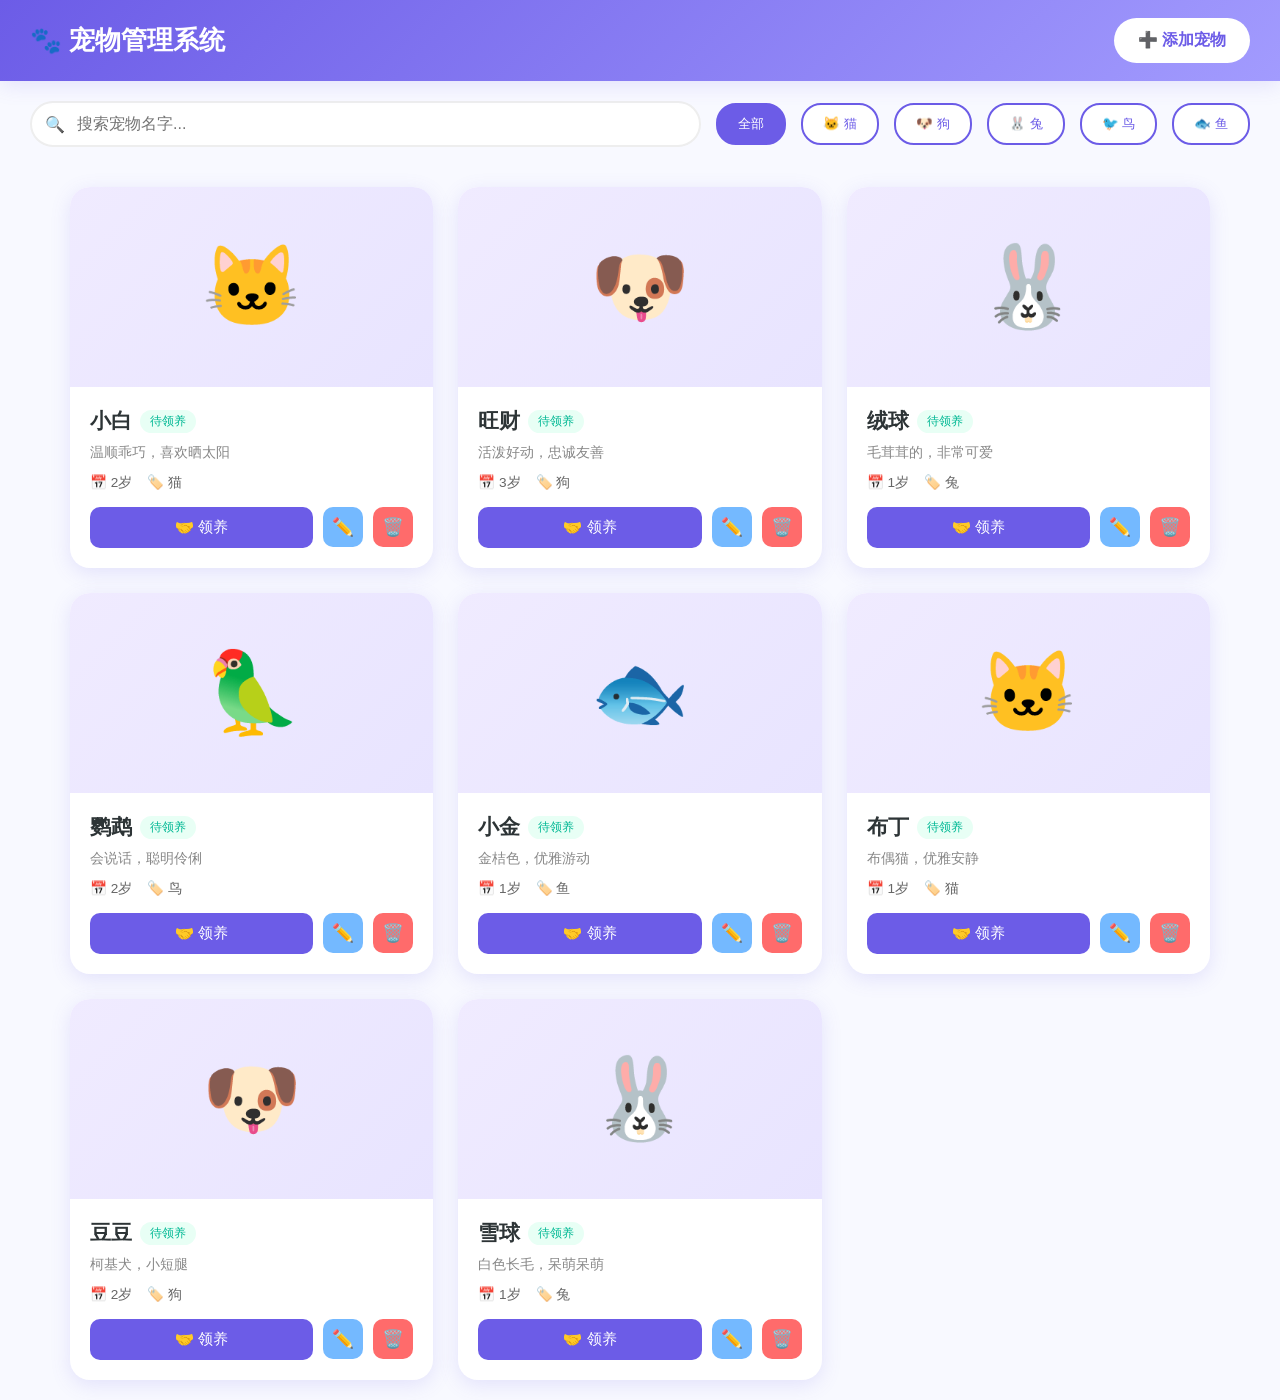
==== pet-shop/index.html @ cf4e488c "feat: 宠物管理系统 初始版本 - 猫/狗/兔/鸟/鱼等分类 - 添加/编辑/领养/归还/删除功能" ====
<!DOCTYPE html>
<html lang="zh-CN">
<head>
  <meta charset="UTF-8">
  <meta name="viewport" content="width=device-width, initial-scale=1.0">
  <title>宠物管理系统 - 萌宠家园</title>
  <style>
    * { margin: 0; padding: 0; box-sizing: border-box; }
    
    :root {
      --primary: #6C5CE7;
      --secondary: #A29BFE;
      --accent: #00CEC9;
      --bg: #F8F9FF;
      --card-bg: #FFFFFF;
      --text: #2D3436;
      --shadow: rgba(108, 92, 231, 0.15);
      --danger: #FF6B6B;
      --success: #00B894;
    }
    
    body {
      font-family: 'Segoe UI', 'Microsoft YaHei', sans-serif;
      background: var(--bg);
      color: var(--text);
      min-height: 100vh;
    }
    
    /* 头部 */
    .header {
      background: linear-gradient(135deg, var(--primary), var(--secondary));
      padding: 18px 30px;
      display: flex;
      justify-content: space-between;
      align-items: center;
      box-shadow: 0 4px 20px var(--shadow);
      position: sticky;
      top: 0;
      z-index: 100;
    }
    
    .logo {
      font-size: 1.6rem;
      font-weight: bold;
      color: white;
      display: flex;
      align-items: center;
      gap: 10px;
    }
    
    .add-pet-btn {
      background: white;
      color: var(--primary);
      border: none;
      padding: 12px 24px;
      border-radius: 25px;
      font-size: 1rem;
      font-weight: 600;
      cursor: pointer;
      display: flex;
      align-items: center;
      gap: 8px;
      transition: transform 0.2s, box-shadow 0.2s;
    }
    
    .add-pet-btn:hover {
      transform: scale(1.05);
      box-shadow: 0 4px 15px rgba(0,0,0,0.2);
    }
    
    /* 搜索工具栏 */
    .toolbar {
      padding: 20px 30px;
      display: flex;
      gap: 15px;
      flex-wrap: wrap;
      align-items: center;
    }
    
    .search-box {
      flex: 1;
      min-width: 250px;
      position: relative;
    }
    
    .search-box input {
      width: 100%;
      padding: 12px 20px 12px 45px;
      border: 2px solid #EEE;
      border-radius: 25px;
      font-size: 1rem;
      transition: border-color 0.3s;
    }
    
    .search-box input:focus {
      outline: none;
      border-color: var(--primary);
    }
    
    .search-box::before {
      content: "🔍";
      position: absolute;
      left: 15px;
      top: 50%;
      transform: translateY(-50%);
    }
    
    .filter-btn {
      background: white;
      border: 2px solid var(--primary);
      color: var(--primary);
      padding: 10px 20px;
      border-radius: 20px;
      cursor: pointer;
      font-weight: 500;
      transition: all 0.3s;
    }
    
    .filter-btn.active,
    .filter-btn:hover {
      background: var(--primary);
      color: white;
    }
    
    /* 宠物卡片网格 */
    .container {
      max-width: 1200px;
      margin: 0 auto;
      padding: 20px 30px;
    }
    
    .pets-grid {
      display: grid;
      grid-template-columns: repeat(auto-fill, minmax(280px, 1fr));
      gap: 25px;
    }
    
    .pet-card {
      background: var(--card-bg);
      border-radius: 20px;
      overflow: hidden;
      box-shadow: 0 5px 20px var(--shadow);
      transition: transform 0.3s, box-shadow 0.3s;
    }
    
    .pet-card:hover {
      transform: translateY(-8px);
      box-shadow: 0 12px 30px var(--shadow);
    }
    
    .pet-image {
      height: 200px;
      display: flex;
      align-items: center;
      justify-content: center;
      font-size: 5rem;
      background: linear-gradient(135deg, #F0EBFF, #E8E4FF);
    }
    
    .pet-card.adopted .pet-image {
      background: linear-gradient(135deg, #FFF5F5, #FFE8E8);
    }
    
    .pet-info {
      padding: 20px;
    }
    
    .pet-name {
      font-size: 1.3rem;
      font-weight: 600;
      margin-bottom: 8px;
      display: flex;
      align-items: center;
      gap: 8px;
    }
    
    .pet-status {
      font-size: 0.75rem;
      padding: 3px 10px;
      border-radius: 15px;
      font-weight: 500;
    }
    
    .status-available {
      background: #E8FFF5;
      color: var(--success);
    }
    
    .status-adopted {
      background: #FFE8E8;
      color: var(--danger);
    }
    
    .pet-desc {
      font-size: 0.9rem;
      color: #888;
      margin-bottom: 12px;
    }
    
    .pet-meta {
      display: flex;
      gap: 15px;
      margin-bottom: 15px;
      font-size: 0.85rem;
      color: #666;
    }
    
    .pet-meta span {
      display: flex;
      align-items: center;
      gap: 5px;
    }
    
    .pet-actions {
      display: flex;
      gap: 10px;
    }
    
    .adopt-btn {
      flex: 1;
      background: var(--primary);
      color: white;
      border: none;
      padding: 10px;
      border-radius: 10px;
      font-size: 0.95rem;
      font-weight: 500;
      cursor: pointer;
      transition: background 0.2s;
    }
    
    .adopt-btn:hover {
      background: #5B4BD5;
    }
    
    .adopt-btn:disabled {
      background: #CCC;
      cursor: not-allowed;
    }
    
    .return-btn {
      flex: 1;
      background: var(--accent);
      color: white;
      border: none;
      padding: 10px;
      border-radius: 10px;
      font-size: 0.95rem;
      font-weight: 500;
      cursor: pointer;
      transition: background 0.2s;
    }
    
    .return-btn:hover {
      background: #00B5AF;
    }
    
    .edit-btn {
      background: #74B9FF;
      color: white;
      border: none;
      width: 40px;
      height: 40px;
      border-radius: 10px;
      cursor: pointer;
      font-size: 1.1rem;
    }
    
    .delete-btn {
      background: var(--danger);
      color: white;
      border: none;
      width: 40px;
      height: 40px;
      border-radius: 10px;
      cursor: pointer;
      font-size: 1.1rem;
    }
    
    .empty-state {
      text-align: center;
      padding: 60px 20px;
      grid-column: 1 / -1;
    }
    
    .empty-icon {
      font-size: 5rem;
      margin-bottom: 15px;
    }
    
    .empty-text {
      font-size: 1.1rem;
      color: #AAA;
    }
    
    /* 模态框 */
    .modal-overlay {
      position: fixed;
      top: 0;
      left: 0;
      right: 0;
      bottom: 0;
      background: rgba(0,0,0,0.5);
      display: none;
      align-items: center;
      justify-content: center;
      z-index: 1000;
    }
    
    .modal-overlay.active {
      display: flex;
    }
    
    .modal {
      background: white;
      border-radius: 20px;
      width: 450px;
      max-width: 90%;
      overflow: hidden;
    }
    
    .modal-header {
      background: linear-gradient(135deg, var(--primary), var(--secondary));
      color: white;
      padding: 20px;
      display: flex;
      justify-content: space-between;
      align-items: center;
    }
    
    .modal-header h2 {
      display: flex;
      align-items: center;
      gap: 10px;
    }
    
    .modal-close {
      background: rgba(255,255,255,0.2);
      border: none;
      color: white;
      width: 36px;
      height: 36px;
      border-radius: 50%;
      font-size: 1.2rem;
      cursor: pointer;
    }
    
    .modal-body {
      padding: 25px;
    }
    
    .form-group {
      margin-bottom: 18px;
    }
    
    .form-group label {
      display: block;
      margin-bottom: 6px;
      font-weight: 500;
    }
    
    .form-group input,
    .form-group select,
    .form-group textarea {
      width: 100%;
      padding: 12px;
      border: 2px solid #EEE;
      border-radius: 10px;
      font-size: 1rem;
      font-family: inherit;
    }
    
    .form-group input:focus,
    .form-group select:focus,
    .form-group textarea:focus {
      outline: none;
      border-color: var(--primary);
    }
    
    .form-row {
      display: grid;
      grid-template-columns: 1fr 1fr;
      gap: 15px;
    }
    
    .form-actions {
      display: flex;
      gap: 10px;
      margin-top: 25px;
    }
    
    .cancel-btn {
      flex: 1;
      background: #EEE;
      color: var(--text);
      border: none;
      padding: 12px;
      border-radius: 10px;
      font-size: 1rem;
      cursor: pointer;
    }
    
    .save-btn {
      flex: 2;
      background: var(--primary);
      color: white;
      border: none;
      padding: 12px;
      border-radius: 10px;
      font-size: 1rem;
      font-weight: 600;
      cursor: pointer;
    }
    
    /* Toast */
    .toast {
      position: fixed;
      bottom: 30px;
      left: 50%;
      transform: translateX(-50%);
      background: rgba(0,0,0,0.8);
      color: white;
      padding: 12px 25px;
      border-radius: 25px;
      font-size: 0.95rem;
      z-index: 9999;
      animation: toastFade 2s ease forwards;
    }
    
    @keyframes toastFade {
      0% { opacity: 0; transform: translateX(-50%) translateY(20px); }
      15% { opacity: 1; transform: translateX(-50%) translateY(0); }
      85% { opacity: 1; }
      100% { opacity: 0; }
    }
    
    /* 动画 */
    @keyframes fadeIn {
      from { opacity: 0; transform: translateY(10px); }
      to { opacity: 1; transform: translateY(0); }
    }
    
    .pet-card {
      animation: fadeIn 0.4s ease forwards;
    }
    
    /* 响应式 */
    @media (max-width: 768px) {
      .header { padding: 12px 20px; }
      .logo { font-size: 1.3rem; }
      .toolbar { padding: 15px 20px; }
      .container { padding: 15px 20px; }
      .pets-grid { grid-template-columns: repeat(auto-fill, minmax(220px, 1fr)); gap: 15px; }
      .form-row { grid-template-columns: 1fr; }
    }
  </style>
</head>
<body>

  <!-- 头部 -->
  <header class="header">
    <div class="logo">🐾 宠物管理系统</div>
    <button class="add-pet-btn" onclick="openPetModal()">
      ➕ 添加宠物
    </button>
  </header>

  <!-- 搜索筛选 -->
  <div class="toolbar">
    <div class="search-box">
      <input type="text" id="searchInput" placeholder="搜索宠物名字...">
    </div>
    <button class="filter-btn active" data-category="全部">全部</button>
    <button class="filter-btn" data-category="猫">🐱 猫</button>
    <button class="filter-btn" data-category="狗">🐶 狗</button>
    <button class="filter-btn" data-category="兔">🐰 兔</button>
    <button class="filter-btn" data-category="鸟">🐦 鸟</button>
    <button class="filter-btn" data-category="鱼">🐟 鱼</button>
  </div>

  <!-- 宠物列表 -->
  <div class="container">
    <div class="pets-grid" id="petsGrid"></div>
  </div>

  <!-- 添加/编辑模态框 -->
  <div class="modal-overlay" id="petModal">
    <div class="modal">
      <div class="modal-header">
        <h2 id="modalTitle">➕ 添加宠物</h2>
        <button class="modal-close" onclick="closePetModal()">✕</button>
      </div>
      <div class="modal-body">
        <input type="hidden" id="petId">
        <div class="form-group">
          <label>名字</label>
          <input type="text" id="petName" placeholder="输入宠物名字">
        </div>
        <div class="form-row">
          <div class="form-group">
            <label>类型</label>
            <select id="petCategory">
              <option value="猫">🐱 猫</option>
              <option value="狗">🐶 狗</option>
              <option value="兔">🐰 兔</option>
              <option value="鸟">🐦 鸟</option>
              <option value="鱼">🐟 鱼</option>
            </select>
          </div>
          <div class="form-group">
            <label>年龄</label>
            <input type="text" id="petAge" placeholder="如：2岁">
          </div>
        </div>
        <div class="form-group">
          <label>emoji图标</label>
          <input type="text" id="petEmoji" placeholder="如：🐱">
        </div>
        <div class="form-group">
          <label>描述</label>
          <textarea id="petDesc" rows="3" placeholder="描述宠物特点..."></textarea>
        </div>
        <div class="form-actions">
          <button class="cancel-btn" onclick="closePetModal()">取消</button>
          <button class="save-btn" onclick="savePet()">保存</button>
        </div>
      </div>
    </div>
  </div>

  <script>
    // 宠物数据
    const PETS = [
      { id: 1, name: '小白', category: '猫', emoji: '🐱', age: '2岁', desc: '温顺乖巧，喜欢晒太阳', adopted: false },
      { id: 2, name: '旺财', category: '狗', emoji: '🐶', age: '3岁', desc: '活泼好动，忠诚友善', adopted: false },
      { id: 3, name: '绒球', category: '兔', emoji: '🐰', age: '1岁', desc: '毛茸茸的，非常可爱', adopted: false },
      { id: 4, name: '鹦鹉', category: '鸟', emoji: '🦜', age: '2岁', desc: '会说话，聪明伶俐', adopted: false },
      { id: 5, name: '小金', category: '鱼', emoji: '🐟', age: '1岁', desc: '金桔色，优雅游动', adopted: false },
      { id: 6, name: '布丁', category: '猫', emoji: '🐱', age: '1岁', desc: '布偶猫，优雅安静', adopted: false },
      { id: 7, name: '豆豆', category: '狗', emoji: '🐶', age: '2岁', desc: '柯基犬，小短腿', adopted: false },
      { id: 8, name: '雪球', category: '兔', emoji: '🐰', age: '1岁', desc: '白色长毛，呆萌呆萌', adopted: false }
    ];

    let pets = [];
    let filteredPets = [];
    let currentCategory = '全部';
    let editingPetId = null;

    // DOM
    const petsGrid = document.getElementById('petsGrid');
    const petModal = document.getElementById('petModal');
    const searchInput = document.getElementById('searchInput');

    // 初始化
    function init() {
      loadPets();
      renderPets();
      bindEvents();
    }

    // 事件绑定
    function bindEvents() {
      searchInput.addEventListener('input', handleSearch);
      document.querySelectorAll('.filter-btn').forEach(btn => {
        btn.addEventListener('click', () => handleFilter(btn.dataset.category));
      });
    }

    // 渲染宠物列表
    function renderPets() {
      if (filteredPets.length === 0) {
        petsGrid.innerHTML = `
          <div class="empty-state">
            <div class="empty-icon">🐾</div>
            <p class="empty-text">暂无宠物，去添加一只吧~</p>
          </div>
        `;
        return;
      }

      petsGrid.innerHTML = filteredPets.map((pet, i) => `
        <div class="pet-card ${pet.adopted ? 'adopted' : ''}" style="animation-delay: ${i * 0.05}s">
          <div class="pet-image">${pet.emoji}</div>
          <div class="pet-info">
            <div class="pet-name">
              ${pet.name}
              <span class="pet-status ${pet.adopted ? 'status-adopted' : 'status-available'}">
                ${pet.adopted ? '已领养' : '待领养'}
              </span>
            </div>
            <div class="pet-desc">${pet.desc}</div>
            <div class="pet-meta">
              <span>📅 ${pet.age}</span>
              <span>🏷️ ${pet.category}</span>
            </div>
            <div class="pet-actions">
              ${pet.adopted 
                ? `<button class="return-btn" onclick="returnPet(${pet.id})">🏠 归还</button>`
                : `<button class="adopt-btn" onclick="adoptPet(${pet.id})">🤝 领养</button>`
              }
              <button class="edit-btn" onclick="editPet(${pet.id})">✏️</button>
              <button class="delete-btn" onclick="deletePet(${pet.id})">🗑️</button>
            </div>
          </div>
        </div>
      `).join('');
    }

    // 搜索
    function handleSearch(e) {
      const keyword = e.target.value.toLowerCase();
      filterPets(keyword, currentCategory);
    }

    // 筛选分类
    function handleFilter(category) {
      document.querySelectorAll('.filter-btn').forEach(btn => {
        btn.classList.toggle('active', btn.dataset.category === category);
      });
      currentCategory = category;
      filterPets(searchInput.value.toLowerCase(), category);
    }

    function filterPets(keyword, category) {
      filteredPets = pets.filter(p => {
        const matchKeyword = p.name.toLowerCase().includes(keyword);
        const matchCategory = category === '全部' || p.category === category;
        return matchKeyword && matchCategory;
      });
      renderPets();
    }

    // 领养宠物
    function adoptPet(id) {
      const pet = pets.find(p => p.id === id);
      if (!pet) return;
      
      if (pet.adopted) {
        alert('这只宠物已经被领养了！');
        return false;
      }
      
      pet.adopted = true;
      savePets();
      renderPets();
      showToast(`🎉 ${pet.name} 被领养成功！`);
      return true;
    }

    // 归还宠物
    function returnPet(id) {
      const pet = pets.find(p => p.id === id);
      if (!pet) return;
      
      pet.adopted = false;
      savePets();
      renderPets();
      showToast(`🏠 ${pet.name} 已归还宠物店`);
    }

    // 删除宠物
    function deletePet(id) {
      if (!confirm('确定要删除这只宠物吗？')) return;
      
      pets = pets.filter(p => p.id !== id);
      savePets();
      filterPets(searchInput.value.toLowerCase(), currentCategory);
      showToast('🗑️ 宠物已删除');
    }

    // 打开模态框
    function openPetModal(pet = null) {
      editingPetId = pet ? pet.id : null;
      document.getElementById('modalTitle').textContent = pet ? '✏️ 编辑宠物' : '➕ 添加宠物';
      
      if (pet) {
        document.getElementById('petId').value = pet.id;
        document.getElementById('petName').value = pet.name;
        document.getElementById('petCategory').value = pet.category;
        document.getElementById('petAge').value = pet.age;
        document.getElementById('petEmoji').value = pet.emoji;
        document.getElementById('petDesc').value = pet.desc;
      } else {
        document.getElementById('petId').value = '';
        document.getElementById('petName').value = '';
        document.getElementById('petCategory').value = '猫';
        document.getElementById('petAge').value = '';
        document.getElementById('petEmoji').value = '🐱';
        document.getElementById('petDesc').value = '';
      }
      
      petModal.classList.add('active');
    }

    // 关闭模态框
    function closePetModal() {
      petModal.classList.remove('active');
      editingPetId = null;
    }

    // 编辑宠物
    function editPet(id) {
      const pet = pets.find(p => p.id === id);
      if (pet) openPetModal(pet);
    }

    // 保存宠物
    function savePet() {
      const name = document.getElementById('petName').value.trim();
      const category = document.getElementById('petCategory').value;
      const age = document.getElementById('petAge').value.trim();
      const emoji = document.getElementById('petEmoji').value.trim() || '🐾';
      const desc = document.getElementById('petDesc').value.trim();

      if (!name) {
        alert('请输入宠物名字');
        return;
      }
      if (!age) {
        alert('请输入宠物年龄');
        return;
      }

      if (editingPetId) {
        // 编辑
        const pet = pets.find(p => p.id === editingPetId);
        if (pet) {
          pet.name = name;
          pet.category = category;
          pet.age = age;
          pet.emoji = emoji;
          pet.desc = desc;
        }
        showToast('✏️ 宠物信息已更新');
      } else {
        // 新增
        const newId = Math.max(...pets.map(p => p.id), 0) + 1;
        pets.push({
          id: newId,
          name,
          category,
          emoji,
          age,
          desc,
          adopted: false
        });
        showToast('➕ 新宠物已添加');
      }

      savePets();
      filterPets(searchInput.value.toLowerCase(), currentCategory);
      closePetModal();
    }

    // Toast提示
    function showToast(message) {
      const existing = document.querySelector('.toast');
      if (existing) existing.remove();
      
      const toast = document.createElement('div');
      toast.className = 'toast';
      toast.textContent = message;
      document.body.appendChild(toast);
      setTimeout(() => toast.remove(), 2000);
    }

    // 本地存储
    function savePets() {
      try {
        localStorage.setItem('petShopData', JSON.stringify(pets));
      } catch (e) {
        console.warn('保存失败:', e);
      }
    }

    function loadPets() {
      try {
        const saved = localStorage.getItem('petShopData');
        if (saved) {
          pets = JSON.parse(saved);
        } else {
          pets = [...PETS];
        }
      } catch (e) {
        pets = [...PETS];
      }
      filteredPets = [...pets];
    }

    // 启动
    init();
  </script>
</body>
</html>
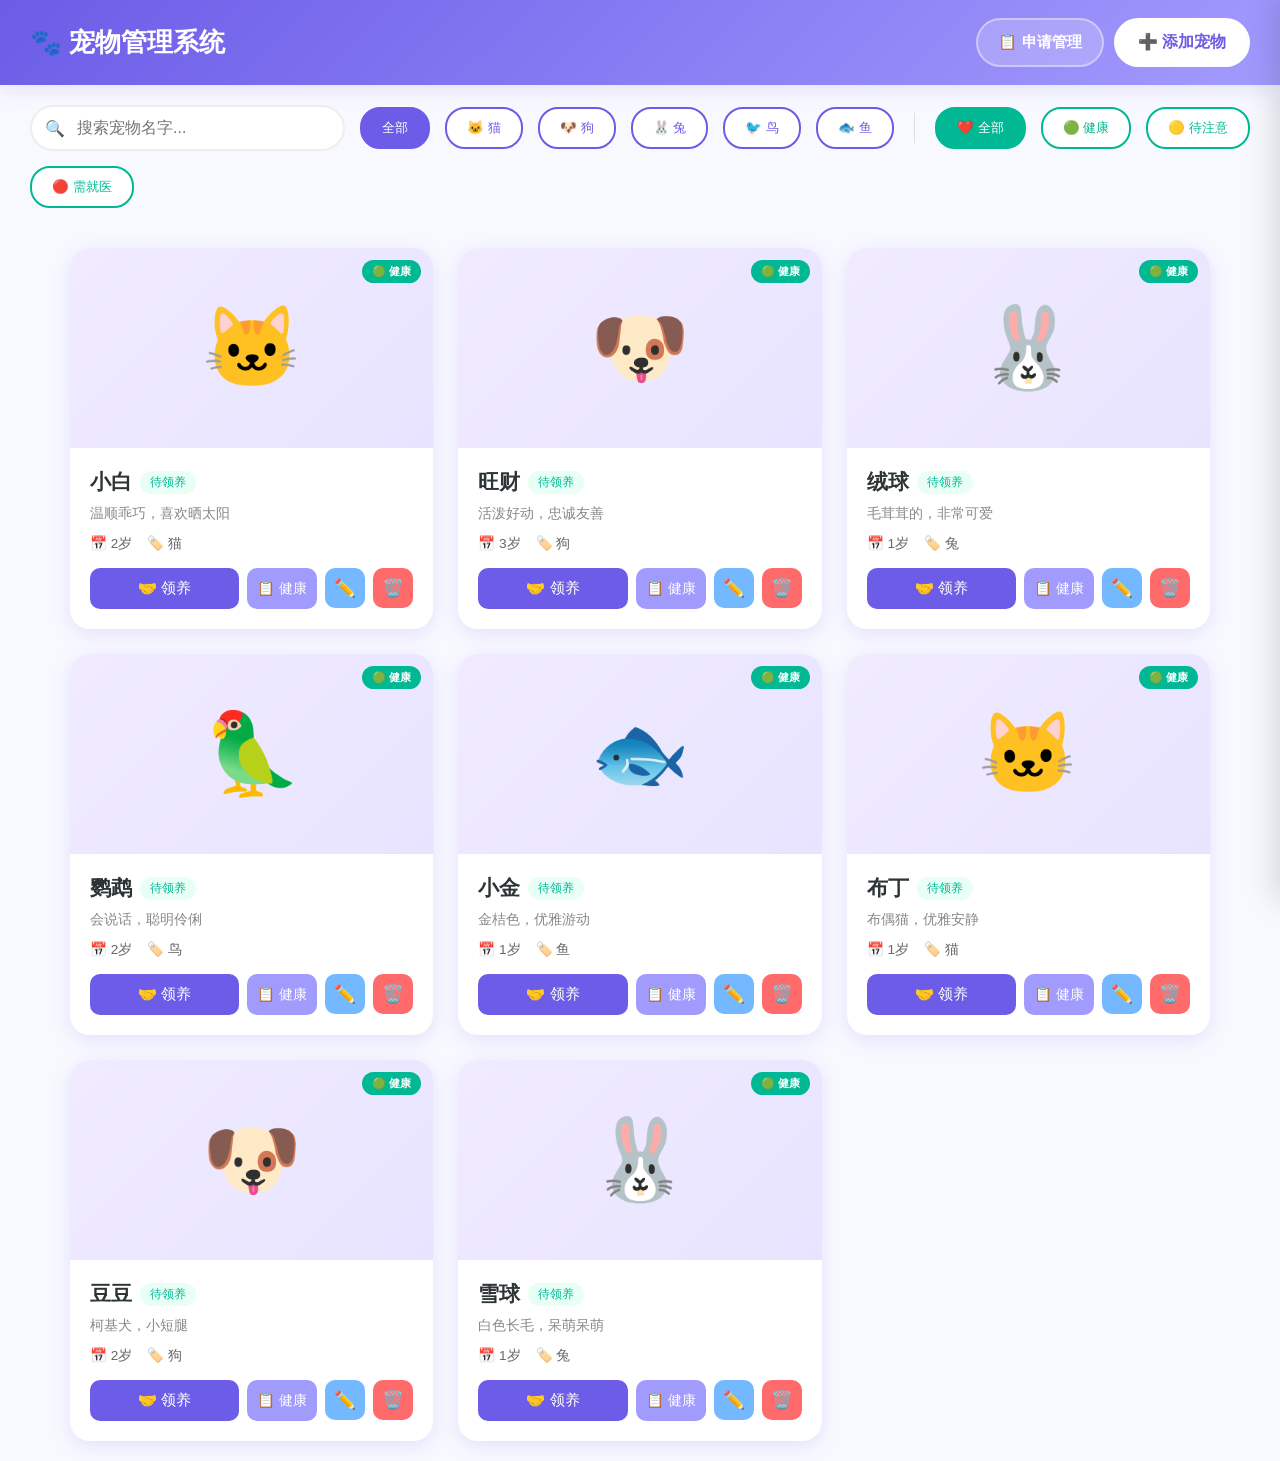
==== commit 399e5db9: "feat: 新增宠物健康档案和领养申请审核功能 - 宠物健康档案：健康状态徽章、健康记录时间线、疫苗/驱虫/体检/备注记录、健康状态筛选 - 领养申请流程：申请表模态框、申请管理侧边栏、审核批准/驳回" ====
--- a/pet-shop/index.html
+++ b/pet-shop/index.html
@@ -6,7 +6,7 @@
   <title>宠物管理系统 - 萌宠家园</title>
   <style>
     * { margin: 0; padding: 0; box-sizing: border-box; }
-    
+
     :root {
       --primary: #6C5CE7;
       --secondary: #A29BFE;
@@ -17,15 +17,19 @@
       --shadow: rgba(108, 92, 231, 0.15);
       --danger: #FF6B6B;
       --success: #00B894;
-    }
-    
+      --warning: #FDCB6E;
+      --health-good: #00B894;
+      --health-attention: #FDCB6E;
+      --health-poor: #FF6B6B;
+    }
+
     body {
       font-family: 'Segoe UI', 'Microsoft YaHei', sans-serif;
       background: var(--bg);
       color: var(--text);
       min-height: 100vh;
     }
-    
+
     /* 头部 */
     .header {
       background: linear-gradient(135deg, var(--primary), var(--secondary));
@@ -38,7 +42,13 @@
       top: 0;
       z-index: 100;
     }
-    
+
+    .header-left {
+      display: flex;
+      align-items: center;
+      gap: 16px;
+    }
+
     .logo {
       font-size: 1.6rem;
       font-weight: bold;
@@ -47,7 +57,12 @@
       align-items: center;
       gap: 10px;
     }
-    
+
+    .header-actions {
+      display: flex;
+      gap: 10px;
+    }
+
     .add-pet-btn {
       background: white;
       color: var(--primary);
@@ -62,12 +77,42 @@
       gap: 8px;
       transition: transform 0.2s, box-shadow 0.2s;
     }
-    
+
     .add-pet-btn:hover {
       transform: scale(1.05);
       box-shadow: 0 4px 15px rgba(0,0,0,0.2);
     }
-    
+
+    .app-manage-btn {
+      background: rgba(255,255,255,0.2);
+      color: white;
+      border: 2px solid rgba(255,255,255,0.4);
+      padding: 12px 20px;
+      border-radius: 25px;
+      font-size: 0.95rem;
+      font-weight: 600;
+      cursor: pointer;
+      display: flex;
+      align-items: center;
+      gap: 8px;
+      transition: all 0.2s;
+    }
+
+    .app-manage-btn:hover {
+      background: rgba(255,255,255,0.3);
+      border-color: white;
+    }
+
+    .app-badge {
+      background: var(--danger);
+      color: white;
+      font-size: 0.7rem;
+      padding: 2px 7px;
+      border-radius: 10px;
+      min-width: 18px;
+      text-align: center;
+    }
+
     /* 搜索工具栏 */
     .toolbar {
       padding: 20px 30px;
@@ -76,13 +121,13 @@
       flex-wrap: wrap;
       align-items: center;
     }
-    
+
     .search-box {
       flex: 1;
       min-width: 250px;
       position: relative;
     }
-    
+
     .search-box input {
       width: 100%;
       padding: 12px 20px 12px 45px;
@@ -91,12 +136,12 @@
       font-size: 1rem;
       transition: border-color 0.3s;
     }
-    
+
     .search-box input:focus {
       outline: none;
       border-color: var(--primary);
     }
-    
+
     .search-box::before {
       content: "🔍";
       position: absolute;
@@ -104,7 +149,7 @@
       top: 50%;
       transform: translateY(-50%);
     }
-    
+
     .filter-btn {
       background: white;
       border: 2px solid var(--primary);
@@ -114,40 +159,72 @@
       cursor: pointer;
       font-weight: 500;
       transition: all 0.3s;
-    }
-    
+      white-space: nowrap;
+    }
+
     .filter-btn.active,
     .filter-btn:hover {
       background: var(--primary);
       color: white;
     }
-    
+
+    .filter-btn-health {
+      border-color: var(--health-good);
+      color: var(--health-good);
+    }
+
+    .filter-btn-health.active,
+    .filter-btn-health:hover {
+      background: var(--health-good);
+      color: white;
+    }
+
+    .filter-btn-health.active-health-attention {
+      background: var(--health-attention);
+      border-color: var(--health-attention);
+      color: white;
+    }
+
+    .filter-btn-health.active-health-poor {
+      background: var(--health-poor);
+      border-color: var(--health-poor);
+      color: white;
+    }
+
+    .toolbar-divider {
+      width: 1px;
+      height: 30px;
+      background: #DDD;
+      margin: 0 5px;
+    }
+
     /* 宠物卡片网格 */
     .container {
       max-width: 1200px;
       margin: 0 auto;
       padding: 20px 30px;
     }
-    
+
     .pets-grid {
       display: grid;
       grid-template-columns: repeat(auto-fill, minmax(280px, 1fr));
       gap: 25px;
     }
-    
+
     .pet-card {
       background: var(--card-bg);
       border-radius: 20px;
       overflow: hidden;
       box-shadow: 0 5px 20px var(--shadow);
       transition: transform 0.3s, box-shadow 0.3s;
-    }
-    
+      position: relative;
+    }
+
     .pet-card:hover {
       transform: translateY(-8px);
       box-shadow: 0 12px 30px var(--shadow);
     }
-    
+
     .pet-image {
       height: 200px;
       display: flex;
@@ -155,16 +232,47 @@
       justify-content: center;
       font-size: 5rem;
       background: linear-gradient(135deg, #F0EBFF, #E8E4FF);
-    }
-    
+      position: relative;
+    }
+
     .pet-card.adopted .pet-image {
       background: linear-gradient(135deg, #FFF5F5, #FFE8E8);
     }
-    
+
+    .health-badge {
+      position: absolute;
+      top: 12px;
+      right: 12px;
+      padding: 4px 10px;
+      border-radius: 12px;
+      font-size: 0.7rem;
+      font-weight: 600;
+      color: white;
+      display: flex;
+      align-items: center;
+      gap: 4px;
+    }
+
+    .health-good-bg { background: var(--health-good); }
+    .health-attention-bg { background: var(--health-attention); color: #333; }
+    .health-poor-bg { background: var(--health-poor); }
+
+    .pending-badge {
+      position: absolute;
+      top: 12px;
+      left: 12px;
+      background: var(--warning);
+      color: #333;
+      padding: 4px 10px;
+      border-radius: 12px;
+      font-size: 0.7rem;
+      font-weight: 600;
+    }
+
     .pet-info {
       padding: 20px;
     }
-    
+
     .pet-name {
       font-size: 1.3rem;
       font-weight: 600;
@@ -173,30 +281,30 @@
       align-items: center;
       gap: 8px;
     }
-    
+
     .pet-status {
       font-size: 0.75rem;
       padding: 3px 10px;
       border-radius: 15px;
       font-weight: 500;
     }
-    
+
     .status-available {
       background: #E8FFF5;
       color: var(--success);
     }
-    
+
     .status-adopted {
       background: #FFE8E8;
       color: var(--danger);
     }
-    
+
     .pet-desc {
       font-size: 0.9rem;
       color: #888;
       margin-bottom: 12px;
     }
-    
+
     .pet-meta {
       display: flex;
       gap: 15px;
@@ -204,18 +312,19 @@
       font-size: 0.85rem;
       color: #666;
     }
-    
+
     .pet-meta span {
       display: flex;
       align-items: center;
       gap: 5px;
     }
-    
+
     .pet-actions {
       display: flex;
-      gap: 10px;
-    }
-    
+      gap: 8px;
+      flex-wrap: wrap;
+    }
+
     .adopt-btn {
       flex: 1;
       background: var(--primary);
@@ -227,17 +336,18 @@
       font-weight: 500;
       cursor: pointer;
       transition: background 0.2s;
-    }
-    
+      min-width: 60px;
+    }
+
     .adopt-btn:hover {
       background: #5B4BD5;
     }
-    
+
     .adopt-btn:disabled {
       background: #CCC;
       cursor: not-allowed;
     }
-    
+
     .return-btn {
       flex: 1;
       background: var(--accent);
@@ -249,12 +359,29 @@
       font-weight: 500;
       cursor: pointer;
       transition: background 0.2s;
-    }
-    
+      min-width: 60px;
+    }
+
     .return-btn:hover {
       background: #00B5AF;
     }
-    
+
+    .health-btn {
+      background: #A29BFE;
+      color: white;
+      border: none;
+      padding: 10px;
+      border-radius: 10px;
+      font-size: 0.9rem;
+      cursor: pointer;
+      transition: background 0.2s;
+      white-space: nowrap;
+    }
+
+    .health-btn:hover {
+      background: #8C84E8;
+    }
+
     .edit-btn {
       background: #74B9FF;
       color: white;
@@ -265,7 +392,7 @@
       cursor: pointer;
       font-size: 1.1rem;
     }
-    
+
     .delete-btn {
       background: var(--danger);
       color: white;
@@ -276,23 +403,23 @@
       cursor: pointer;
       font-size: 1.1rem;
     }
-    
+
     .empty-state {
       text-align: center;
       padding: 60px 20px;
       grid-column: 1 / -1;
     }
-    
+
     .empty-icon {
       font-size: 5rem;
       margin-bottom: 15px;
     }
-    
+
     .empty-text {
       font-size: 1.1rem;
       color: #AAA;
     }
-    
+
     /* 模态框 */
     .modal-overlay {
       position: fixed;
@@ -306,19 +433,22 @@
       justify-content: center;
       z-index: 1000;
     }
-    
+
     .modal-overlay.active {
       display: flex;
     }
-    
+
     .modal {
       background: white;
       border-radius: 20px;
-      width: 450px;
+      width: 520px;
       max-width: 90%;
+      max-height: 85vh;
       overflow: hidden;
-    }
-    
+      display: flex;
+      flex-direction: column;
+    }
+
     .modal-header {
       background: linear-gradient(135deg, var(--primary), var(--secondary));
       color: white;
@@ -326,14 +456,15 @@
       display: flex;
       justify-content: space-between;
       align-items: center;
-    }
-    
+      flex-shrink: 0;
+    }
+
     .modal-header h2 {
       display: flex;
       align-items: center;
       gap: 10px;
     }
-    
+
     .modal-close {
       background: rgba(255,255,255,0.2);
       border: none;
@@ -344,21 +475,23 @@
       font-size: 1.2rem;
       cursor: pointer;
     }
-    
+
     .modal-body {
       padding: 25px;
-    }
-    
+      overflow-y: auto;
+      flex: 1;
+    }
+
     .form-group {
       margin-bottom: 18px;
     }
-    
+
     .form-group label {
       display: block;
       margin-bottom: 6px;
       font-weight: 500;
     }
-    
+
     .form-group input,
     .form-group select,
     .form-group textarea {
@@ -369,26 +502,26 @@
       font-size: 1rem;
       font-family: inherit;
     }
-    
+
     .form-group input:focus,
     .form-group select:focus,
     .form-group textarea:focus {
       outline: none;
       border-color: var(--primary);
     }
-    
+
     .form-row {
       display: grid;
       grid-template-columns: 1fr 1fr;
       gap: 15px;
     }
-    
+
     .form-actions {
       display: flex;
       gap: 10px;
       margin-top: 25px;
     }
-    
+
     .cancel-btn {
       flex: 1;
       background: #EEE;
@@ -399,7 +532,7 @@
       font-size: 1rem;
       cursor: pointer;
     }
-    
+
     .save-btn {
       flex: 2;
       background: var(--primary);
@@ -411,7 +544,334 @@
       font-weight: 600;
       cursor: pointer;
     }
-    
+
+    .checkbox-group {
+      display: flex;
+      gap: 10px;
+      align-items: center;
+    }
+
+    .checkbox-group label {
+      display: flex;
+      align-items: center;
+      gap: 6px;
+      font-weight: normal;
+      cursor: pointer;
+    }
+
+    .checkbox-group input[type="checkbox"] {
+      width: 18px;
+      height: 18px;
+      cursor: pointer;
+    }
+
+    /* 健康档案模态框 */
+    .health-summary {
+      display: grid;
+      grid-template-columns: 1fr 1fr;
+      gap: 12px;
+      margin-bottom: 20px;
+    }
+
+    .health-summary-item {
+      background: var(--bg);
+      padding: 12px;
+      border-radius: 12px;
+      text-align: center;
+    }
+
+    .health-summary-item .label {
+      font-size: 0.8rem;
+      color: #888;
+      margin-bottom: 4px;
+    }
+
+    .health-summary-item .value {
+      font-weight: 600;
+      font-size: 0.95rem;
+    }
+
+    .health-status-selector {
+      margin-bottom: 20px;
+    }
+
+    .health-status-selector select {
+      width: 100%;
+      padding: 10px;
+      border: 2px solid #EEE;
+      border-radius: 10px;
+      font-size: 1rem;
+    }
+
+    .health-records-title {
+      font-weight: 600;
+      margin-bottom: 12px;
+      display: flex;
+      justify-content: space-between;
+      align-items: center;
+    }
+
+    .health-record-item {
+      display: flex;
+      justify-content: space-between;
+      align-items: flex-start;
+      padding: 12px;
+      border-left: 3px solid var(--primary);
+      margin-bottom: 10px;
+      background: var(--bg);
+      border-radius: 0 10px 10px 0;
+    }
+
+    .health-record-item.type-vaccine { border-left-color: var(--success); }
+    .health-record-item.type-deworm { border-left-color: var(--warning); }
+    .health-record-item.type-checkup { border-left-color: var(--primary); }
+    .health-record-item.type-note { border-left-color: var(--secondary); }
+
+    .health-record-info .record-type {
+      font-size: 0.8rem;
+      color: #888;
+      margin-bottom: 2px;
+    }
+
+    .health-record-info .record-date {
+      font-size: 0.8rem;
+      color: #AAA;
+    }
+
+    .health-record-info .record-notes {
+      font-size: 0.9rem;
+      margin-top: 4px;
+    }
+
+    .health-record-delete {
+      background: none;
+      border: none;
+      color: var(--danger);
+      cursor: pointer;
+      font-size: 1.1rem;
+      padding: 4px;
+    }
+
+    .add-record-form {
+      background: var(--bg);
+      padding: 16px;
+      border-radius: 12px;
+      margin-top: 15px;
+    }
+
+    .add-record-form .form-row {
+      margin-bottom: 12px;
+    }
+
+    /* 侧边栏 */
+    .side-overlay {
+      position: fixed;
+      top: 0;
+      left: 0;
+      right: 0;
+      bottom: 0;
+      background: rgba(0,0,0,0.5);
+      display: none;
+      z-index: 999;
+    }
+
+    .side-overlay.active {
+      display: block;
+    }
+
+    .side-panel {
+      position: fixed;
+      top: 0;
+      right: -480px;
+      width: 480px;
+      max-width: 90vw;
+      height: 100vh;
+      background: white;
+      box-shadow: -5px 0 30px rgba(0,0,0,0.15);
+      z-index: 1001;
+      transition: right 0.3s ease;
+      display: flex;
+      flex-direction: column;
+    }
+
+    .side-panel.open {
+      right: 0;
+    }
+
+    .side-header {
+      background: linear-gradient(135deg, var(--primary), var(--secondary));
+      color: white;
+      padding: 20px;
+      display: flex;
+      justify-content: space-between;
+      align-items: center;
+      flex-shrink: 0;
+    }
+
+    .side-header h2 {
+      display: flex;
+      align-items: center;
+      gap: 10px;
+      font-size: 1.2rem;
+    }
+
+    .side-close {
+      background: rgba(255,255,255,0.2);
+      border: none;
+      color: white;
+      width: 36px;
+      height: 36px;
+      border-radius: 50%;
+      font-size: 1.2rem;
+      cursor: pointer;
+    }
+
+    .side-body {
+      flex: 1;
+      overflow-y: auto;
+      padding: 20px;
+    }
+
+    .app-card {
+      background: var(--bg);
+      border-radius: 14px;
+      padding: 16px;
+      margin-bottom: 12px;
+      cursor: pointer;
+      transition: box-shadow 0.2s;
+    }
+
+    .app-card:hover {
+      box-shadow: 0 4px 15px rgba(0,0,0,0.08);
+    }
+
+    .app-card-header {
+      display: flex;
+      justify-content: space-between;
+      align-items: center;
+      margin-bottom: 8px;
+    }
+
+    .app-card-name {
+      font-weight: 600;
+      font-size: 1rem;
+    }
+
+    .app-status {
+      font-size: 0.75rem;
+      padding: 3px 10px;
+      border-radius: 12px;
+      font-weight: 500;
+    }
+
+    .app-status-pending {
+      background: #FFF3D6;
+      color: #E17000;
+    }
+
+    .app-status-approved {
+      background: #E8FFF5;
+      color: var(--success);
+    }
+
+    .app-status-rejected {
+      background: #FFE8E8;
+      color: var(--danger);
+    }
+
+    .app-card-sub {
+      font-size: 0.85rem;
+      color: #888;
+      margin-bottom: 4px;
+    }
+
+    .app-card-detail {
+      display: none;
+      margin-top: 12px;
+      padding-top: 12px;
+      border-top: 1px solid #EEE;
+    }
+
+    .app-card-detail.open {
+      display: block;
+    }
+
+    .app-detail-row {
+      display: flex;
+      margin-bottom: 8px;
+      font-size: 0.9rem;
+    }
+
+    .app-detail-label {
+      color: #888;
+      width: 100px;
+      flex-shrink: 0;
+    }
+
+    .app-detail-value {
+      color: var(--text);
+    }
+
+    .app-actions {
+      display: flex;
+      gap: 10px;
+      margin-top: 12px;
+    }
+
+    .app-approve-btn {
+      flex: 1;
+      background: var(--success);
+      color: white;
+      border: none;
+      padding: 10px;
+      border-radius: 10px;
+      font-size: 0.9rem;
+      font-weight: 600;
+      cursor: pointer;
+    }
+
+    .app-reject-btn {
+      flex: 1;
+      background: var(--danger);
+      color: white;
+      border: none;
+      padding: 10px;
+      border-radius: 10px;
+      font-size: 0.9rem;
+      font-weight: 600;
+      cursor: pointer;
+    }
+
+    .empty-apps {
+      text-align: center;
+      padding: 40px 20px;
+      color: #AAA;
+    }
+
+    .empty-apps-icon {
+      font-size: 3rem;
+      margin-bottom: 10px;
+    }
+
+    /* 状态筛选辅助类 */
+    .filter-btn-health[data-health="good"].active {
+      background: var(--health-good);
+      border-color: var(--health-good);
+      color: white;
+    }
+
+    .filter-btn-health[data-health="attention"].active {
+      background: var(--health-attention);
+      border-color: var(--health-attention);
+      color: white;
+    }
+
+    .filter-btn-health[data-health="poor"].active {
+      background: var(--health-poor);
+      border-color: var(--health-poor);
+      color: white;
+    }
+
     /* Toast */
     .toast {
       position: fixed;
@@ -426,24 +886,24 @@
       z-index: 9999;
       animation: toastFade 2s ease forwards;
     }
-    
+
     @keyframes toastFade {
       0% { opacity: 0; transform: translateX(-50%) translateY(20px); }
       15% { opacity: 1; transform: translateX(-50%) translateY(0); }
       85% { opacity: 1; }
       100% { opacity: 0; }
     }
-    
+
     /* 动画 */
     @keyframes fadeIn {
       from { opacity: 0; transform: translateY(10px); }
       to { opacity: 1; transform: translateY(0); }
     }
-    
+
     .pet-card {
       animation: fadeIn 0.4s ease forwards;
     }
-    
+
     /* 响应式 */
     @media (max-width: 768px) {
       .header { padding: 12px 20px; }
@@ -452,6 +912,11 @@
       .container { padding: 15px 20px; }
       .pets-grid { grid-template-columns: repeat(auto-fill, minmax(220px, 1fr)); gap: 15px; }
       .form-row { grid-template-columns: 1fr; }
+      .side-panel { width: 100vw; max-width: 100vw; right: -100vw; }
+      .header-actions { gap: 6px; }
+      .add-pet-btn { padding: 10px 16px; font-size: 0.9rem; }
+      .app-manage-btn { padding: 10px 14px; font-size: 0.85rem; }
+      .health-summary { grid-template-columns: 1fr; }
     }
   </style>
 </head>
@@ -459,10 +924,17 @@
 
   <!-- 头部 -->
   <header class="header">
-    <div class="logo">🐾 宠物管理系统</div>
-    <button class="add-pet-btn" onclick="openPetModal()">
-      ➕ 添加宠物
-    </button>
+    <div class="header-left">
+      <div class="logo">🐾 宠物管理系统</div>
+    </div>
+    <div class="header-actions">
+      <button class="app-manage-btn" onclick="openAppPanel()">
+        📋 申请管理 <span class="app-badge" id="appBadge" style="display:none">0</span>
+      </button>
+      <button class="add-pet-btn" onclick="openPetModal()">
+        ➕ 添加宠物
+      </button>
+    </div>
   </header>
 
   <!-- 搜索筛选 -->
@@ -476,6 +948,11 @@
     <button class="filter-btn" data-category="兔">🐰 兔</button>
     <button class="filter-btn" data-category="鸟">🐦 鸟</button>
     <button class="filter-btn" data-category="鱼">🐟 鱼</button>
+    <div class="toolbar-divider"></div>
+    <button class="filter-btn filter-btn-health active" data-health="全部">❤️ 全部</button>
+    <button class="filter-btn filter-btn-health" data-health="good">🟢 健康</button>
+    <button class="filter-btn filter-btn-health" data-health="attention">🟡 待注意</button>
+    <button class="filter-btn filter-btn-health" data-health="poor">🔴 需就医</button>
   </div>
 
   <!-- 宠物列表 -->
@@ -483,7 +960,7 @@
     <div class="pets-grid" id="petsGrid"></div>
   </div>
 
-  <!-- 添加/编辑模态框 -->
+  <!-- 添加/编辑宠物模态框 -->
   <div class="modal-overlay" id="petModal">
     <div class="modal">
       <div class="modal-header">
@@ -528,45 +1005,248 @@
     </div>
   </div>
 
+  <!-- 健康档案模态框 -->
+  <div class="modal-overlay" id="healthModal">
+    <div class="modal">
+      <div class="modal-header">
+        <h2>📋 健康档案</h2>
+        <button class="modal-close" onclick="closeHealthModal()">✕</button>
+      </div>
+      <div class="modal-body">
+        <div id="healthPetInfo" style="font-size:1.1rem;font-weight:600;margin-bottom:15px"></div>
+
+        <div class="health-status-selector">
+          <label style="font-weight:500;display:block;margin-bottom:6px">健康状态</label>
+          <select id="healthStatusSelect" onchange="updateHealthStatus()">
+            <option value="good">🟢 健康</option>
+            <option value="attention">🟡 待注意</option>
+            <option value="poor">🔴 需就医</option>
+          </select>
+        </div>
+
+        <div class="health-summary">
+          <div class="health-summary-item">
+            <div class="label">最近疫苗</div>
+            <div class="value" id="latestVaccine">-</div>
+          </div>
+          <div class="health-summary-item">
+            <div class="label">最近体检</div>
+            <div class="value" id="latestCheckup">-</div>
+          </div>
+        </div>
+
+        <div class="health-records-title">
+          <span>健康记录</span>
+        </div>
+        <div id="healthRecordsList"></div>
+
+        <div class="add-record-form">
+          <div style="font-weight:500;margin-bottom:12px">➕ 添加记录</div>
+          <div class="form-row">
+            <div class="form-group" style="margin-bottom:12px">
+              <label>记录类型</label>
+              <select id="recordType">
+                <option value="vaccine">💉 疫苗</option>
+                <option value="deworm">🪱 驱虫</option>
+                <option value="checkup">🏥 体检</option>
+                <option value="note">📝 备注</option>
+              </select>
+            </div>
+            <div class="form-group" style="margin-bottom:12px">
+              <label>日期</label>
+              <input type="date" id="recordDate">
+            </div>
+          </div>
+          <div class="form-group" style="margin-bottom:12px">
+            <label>备注</label>
+            <textarea id="recordNotes" rows="2" placeholder="输入备注信息..."></textarea>
+          </div>
+          <button class="save-btn" onclick="addHealthRecord()" style="padding:10px">添加记录</button>
+        </div>
+      </div>
+    </div>
+  </div>
+
+  <!-- 领养申请表模态框 -->
+  <div class="modal-overlay" id="appFormModal">
+    <div class="modal">
+      <div class="modal-header">
+        <h2>📝 领养申请表</h2>
+        <button class="modal-close" onclick="closeAppFormModal()">✕</button>
+      </div>
+      <div class="modal-body">
+        <div style="margin-bottom:15px;font-size:0.95rem;color:#666">
+          正在申请领养：<strong id="appFormPetName"></strong>
+        </div>
+        <div class="form-row">
+          <div class="form-group">
+            <label>姓名 *</label>
+            <input type="text" id="appName" placeholder="您的姓名">
+          </div>
+          <div class="form-group">
+            <label>电话 *</label>
+            <input type="text" id="appPhone" placeholder="手机号码">
+          </div>
+        </div>
+        <div class="form-group">
+          <label>微信号</label>
+          <input type="text" id="appWechat" placeholder="微信号">
+        </div>
+        <div class="form-row">
+          <div class="form-group">
+            <label>住房类型 *</label>
+            <select id="appHousing">
+              <option value="own">自有住房</option>
+              <option value="rent">租房</option>
+              <option value="other">其他</option>
+            </select>
+          </div>
+          <div class="form-group">
+            <label>阳台封窗</label>
+            <div class="checkbox-group">
+              <label><input type="checkbox" id="appBalcony"> 已封窗</label>
+            </div>
+          </div>
+        </div>
+        <div class="form-row">
+          <div class="form-group">
+            <label>养宠经验</label>
+            <div class="checkbox-group">
+              <label><input type="checkbox" id="appExperience"> 有养宠经验</label>
+            </div>
+          </div>
+          <div class="form-group">
+            <label>当前有其他宠物</label>
+            <div class="checkbox-group">
+              <label><input type="checkbox" id="appOtherPets"> 有</label>
+            </div>
+          </div>
+        </div>
+        <div class="form-group">
+          <label>领养理由 *</label>
+          <textarea id="appReason" rows="3" placeholder="请说明您想领养的理由..."></textarea>
+        </div>
+        <div class="form-actions">
+          <button class="cancel-btn" onclick="closeAppFormModal()">取消</button>
+          <button class="save-btn" onclick="submitApplication()">提交申请</button>
+        </div>
+      </div>
+    </div>
+  </div>
+
+  <!-- 申请管理侧边栏 -->
+  <div class="side-overlay" id="sideOverlay" onclick="closeAppPanel()"></div>
+  <div class="side-panel" id="sidePanel">
+    <div class="side-header">
+      <h2>📋 申请管理</h2>
+      <button class="side-close" onclick="closeAppPanel()">✕</button>
+    </div>
+    <div class="side-body" id="appListBody"></div>
+  </div>
+
   <script>
-    // 宠物数据
+    // ==================== 数据 ====================
     const PETS = [
-      { id: 1, name: '小白', category: '猫', emoji: '🐱', age: '2岁', desc: '温顺乖巧，喜欢晒太阳', adopted: false },
-      { id: 2, name: '旺财', category: '狗', emoji: '🐶', age: '3岁', desc: '活泼好动，忠诚友善', adopted: false },
-      { id: 3, name: '绒球', category: '兔', emoji: '🐰', age: '1岁', desc: '毛茸茸的，非常可爱', adopted: false },
-      { id: 4, name: '鹦鹉', category: '鸟', emoji: '🦜', age: '2岁', desc: '会说话，聪明伶俐', adopted: false },
-      { id: 5, name: '小金', category: '鱼', emoji: '🐟', age: '1岁', desc: '金桔色，优雅游动', adopted: false },
-      { id: 6, name: '布丁', category: '猫', emoji: '🐱', age: '1岁', desc: '布偶猫，优雅安静', adopted: false },
-      { id: 7, name: '豆豆', category: '狗', emoji: '🐶', age: '2岁', desc: '柯基犬，小短腿', adopted: false },
-      { id: 8, name: '雪球', category: '兔', emoji: '🐰', age: '1岁', desc: '白色长毛，呆萌呆萌', adopted: false }
+      { id: 1, name: '小白', category: '猫', emoji: '🐱', age: '2岁', desc: '温顺乖巧，喜欢晒太阳', adopted: false, healthStatus: 'good', healthRecords: [] },
+      { id: 2, name: '旺财', category: '狗', emoji: '🐶', age: '3岁', desc: '活泼好动，忠诚友善', adopted: false, healthStatus: 'good', healthRecords: [] },
+      { id: 3, name: '绒球', category: '兔', emoji: '🐰', age: '1岁', desc: '毛茸茸的，非常可爱', adopted: false, healthStatus: 'good', healthRecords: [] },
+      { id: 4, name: '鹦鹉', category: '鸟', emoji: '🦜', age: '2岁', desc: '会说话，聪明伶俐', adopted: false, healthStatus: 'good', healthRecords: [] },
+      { id: 5, name: '小金', category: '鱼', emoji: '🐟', age: '1岁', desc: '金桔色，优雅游动', adopted: false, healthStatus: 'good', healthRecords: [] },
+      { id: 6, name: '布丁', category: '猫', emoji: '🐱', age: '1岁', desc: '布偶猫，优雅安静', adopted: false, healthStatus: 'good', healthRecords: [] },
+      { id: 7, name: '豆豆', category: '狗', emoji: '🐶', age: '2岁', desc: '柯基犬，小短腿', adopted: false, healthStatus: 'good', healthRecords: [] },
+      { id: 8, name: '雪球', category: '兔', emoji: '🐰', age: '1岁', desc: '白色长毛，呆萌呆萌', adopted: false, healthStatus: 'good', healthRecords: [] }
     ];
 
     let pets = [];
     let filteredPets = [];
+    let applications = [];
     let currentCategory = '全部';
+    let currentHealthFilter = '全部';
     let editingPetId = null;
+    let healthPetId = null;
+    let appFormPetId = null;
 
     // DOM
     const petsGrid = document.getElementById('petsGrid');
     const petModal = document.getElementById('petModal');
     const searchInput = document.getElementById('searchInput');
 
-    // 初始化
+    // ==================== 初始化 ====================
     function init() {
-      loadPets();
+      loadData();
       renderPets();
       bindEvents();
-    }
-
-    // 事件绑定
+      updateAppBadge();
+    }
+
     function bindEvents() {
       searchInput.addEventListener('input', handleSearch);
-      document.querySelectorAll('.filter-btn').forEach(btn => {
+      document.querySelectorAll('.filter-btn[data-category]').forEach(btn => {
         btn.addEventListener('click', () => handleFilter(btn.dataset.category));
       });
-    }
-
-    // 渲染宠物列表
+      document.querySelectorAll('.filter-btn-health').forEach(btn => {
+        btn.addEventListener('click', () => handleHealthFilter(btn.dataset.health));
+      });
+    }
+
+    // ==================== 数据持久化 ====================
+    function saveData() {
+      try {
+        localStorage.setItem('petShopData', JSON.stringify(pets));
+        localStorage.setItem('petShopApplications', JSON.stringify(applications));
+      } catch (e) {
+        console.warn('保存失败:', e);
+      }
+    }
+
+    function savePets() {
+      try {
+        localStorage.setItem('petShopData', JSON.stringify(pets));
+      } catch (e) {
+        console.warn('保存失败:', e);
+      }
+    }
+
+    function loadData() {
+      try {
+        const saved = localStorage.getItem('petShopData');
+        if (saved) {
+          pets = JSON.parse(saved);
+          // 数据迁移：为旧数据补充健康字段
+          let migrated = false;
+          pets.forEach(p => {
+            if (!p.healthStatus) {
+              p.healthStatus = 'good';
+              migrated = true;
+            }
+            if (!p.healthRecords) {
+              p.healthRecords = [];
+              migrated = true;
+            }
+          });
+          if (migrated) savePets();
+        } else {
+          pets = JSON.parse(JSON.stringify(PETS));
+        }
+      } catch (e) {
+        pets = JSON.parse(JSON.stringify(PETS));
+      }
+
+      try {
+        const savedApps = localStorage.getItem('petShopApplications');
+        if (savedApps) {
+          applications = JSON.parse(savedApps);
+        } else {
+          applications = [];
+        }
+      } catch (e) {
+        applications = [];
+      }
+
+      filteredPets = [...pets];
+    }
+
+    // ==================== 渲染 ====================
     function renderPets() {
       if (filteredPets.length === 0) {
         petsGrid.innerHTML = `
@@ -578,101 +1258,404 @@
         return;
       }
 
-      petsGrid.innerHTML = filteredPets.map((pet, i) => `
-        <div class="pet-card ${pet.adopted ? 'adopted' : ''}" style="animation-delay: ${i * 0.05}s">
-          <div class="pet-image">${pet.emoji}</div>
-          <div class="pet-info">
-            <div class="pet-name">
-              ${pet.name}
-              <span class="pet-status ${pet.adopted ? 'status-adopted' : 'status-available'}">
-                ${pet.adopted ? '已领养' : '待领养'}
+      petsGrid.innerHTML = filteredPets.map((pet, i) => {
+        const healthLabel = { good: '🟢 健康', attention: '🟡 待注意', poor: '🔴 需就医' };
+        const healthClass = { good: 'health-good-bg', attention: 'health-attention-bg', poor: 'health-poor-bg' };
+        const hasPendingApp = applications.some(a => a.petId === pet.id && a.status === 'pending');
+
+        return `
+          <div class="pet-card ${pet.adopted ? 'adopted' : ''}" style="animation-delay: ${i * 0.05}s">
+            <div class="pet-image">
+              ${pet.emoji}
+              <span class="health-badge ${healthClass[pet.healthStatus] || 'health-good-bg'}">
+                ${healthLabel[pet.healthStatus] || '🟢 健康'}
               </span>
+              ${hasPendingApp ? '<span class="pending-badge">⏳ 审核中</span>' : ''}
             </div>
-            <div class="pet-desc">${pet.desc}</div>
-            <div class="pet-meta">
-              <span>📅 ${pet.age}</span>
-              <span>🏷️ ${pet.category}</span>
-            </div>
-            <div class="pet-actions">
-              ${pet.adopted 
-                ? `<button class="return-btn" onclick="returnPet(${pet.id})">🏠 归还</button>`
-                : `<button class="adopt-btn" onclick="adoptPet(${pet.id})">🤝 领养</button>`
-              }
-              <button class="edit-btn" onclick="editPet(${pet.id})">✏️</button>
-              <button class="delete-btn" onclick="deletePet(${pet.id})">🗑️</button>
+            <div class="pet-info">
+              <div class="pet-name">
+                ${pet.name}
+                <span class="pet-status ${pet.adopted ? 'status-adopted' : 'status-available'}">
+                  ${pet.adopted ? '已领养' : '待领养'}
+                </span>
+              </div>
+              <div class="pet-desc">${pet.desc}</div>
+              <div class="pet-meta">
+                <span>📅 ${pet.age}</span>
+                <span>🏷️ ${pet.category}</span>
+              </div>
+              <div class="pet-actions">
+                ${pet.adopted
+                  ? `<button class="return-btn" onclick="returnPet(${pet.id})">🏠 归还</button>`
+                  : (hasPendingApp
+                      ? `<button class="adopt-btn" disabled>⏳ 审核中</button>`
+                      : `<button class="adopt-btn" onclick="openAppForm(${pet.id})">🤝 领养</button>`)
+                }
+                <button class="health-btn" onclick="openHealthModal(${pet.id})">📋 健康</button>
+                <button class="edit-btn" onclick="editPet(${pet.id})">✏️</button>
+                <button class="delete-btn" onclick="deletePet(${pet.id})">🗑️</button>
+              </div>
             </div>
           </div>
-        </div>
-      `).join('');
-    }
-
-    // 搜索
+        `;
+      }).join('');
+    }
+
+    // ==================== 搜索与筛选 ====================
     function handleSearch(e) {
       const keyword = e.target.value.toLowerCase();
-      filterPets(keyword, currentCategory);
-    }
-
-    // 筛选分类
+      filterPets(keyword, currentCategory, currentHealthFilter);
+    }
+
     function handleFilter(category) {
-      document.querySelectorAll('.filter-btn').forEach(btn => {
+      document.querySelectorAll('.filter-btn[data-category]').forEach(btn => {
         btn.classList.toggle('active', btn.dataset.category === category);
       });
       currentCategory = category;
-      filterPets(searchInput.value.toLowerCase(), category);
-    }
-
-    function filterPets(keyword, category) {
+      filterPets(searchInput.value.toLowerCase(), category, currentHealthFilter);
+    }
+
+    function handleHealthFilter(health) {
+      document.querySelectorAll('.filter-btn-health').forEach(btn => {
+        btn.classList.toggle('active', btn.dataset.health === health);
+      });
+      currentHealthFilter = health;
+      filterPets(searchInput.value.toLowerCase(), currentCategory, health);
+    }
+
+    function filterPets(keyword, category, health) {
       filteredPets = pets.filter(p => {
         const matchKeyword = p.name.toLowerCase().includes(keyword);
         const matchCategory = category === '全部' || p.category === category;
-        return matchKeyword && matchCategory;
+        const matchHealth = health === '全部' || p.healthStatus === health;
+        return matchKeyword && matchCategory && matchHealth;
       });
       renderPets();
     }
 
-    // 领养宠物
+    // ==================== 领养申请 ====================
+    function openAppForm(petId) {
+      const pet = pets.find(p => p.id === petId);
+      if (!pet) return;
+      if (pet.adopted) { alert('这只宠物已经被领养了！'); return; }
+
+      appFormPetId = petId;
+      document.getElementById('appFormPetName').textContent = `${pet.emoji} ${pet.name}`;
+      document.getElementById('appName').value = '';
+      document.getElementById('appPhone').value = '';
+      document.getElementById('appWechat').value = '';
+      document.getElementById('appHousing').value = 'own';
+      document.getElementById('appBalcony').checked = false;
+      document.getElementById('appExperience').checked = false;
+      document.getElementById('appOtherPets').checked = false;
+      document.getElementById('appReason').value = '';
+
+      document.getElementById('appFormModal').classList.add('active');
+    }
+
+    function closeAppFormModal() {
+      document.getElementById('appFormModal').classList.remove('active');
+      appFormPetId = null;
+    }
+
+    function submitApplication() {
+      const name = document.getElementById('appName').value.trim();
+      const phone = document.getElementById('appPhone').value.trim();
+      const wechat = document.getElementById('appWechat').value.trim();
+      const housing = document.getElementById('appHousing').value;
+      const hasBalcony = document.getElementById('appBalcony').checked;
+      const hasExperience = document.getElementById('appExperience').checked;
+      const hasOtherPets = document.getElementById('appOtherPets').checked;
+      const reason = document.getElementById('appReason').value.trim();
+
+      if (!name) { alert('请输入姓名'); return; }
+      if (!phone) { alert('请输入电话'); return; }
+      if (!reason) { alert('请输入领养理由'); return; }
+
+      const newId = applications.length > 0 ? Math.max(...applications.map(a => a.id)) + 1 : 1;
+      applications.push({
+        id: newId,
+        petId: appFormPetId,
+        applicantName: name,
+        applicantPhone: phone,
+        applicantWechat: wechat,
+        housingType: housing,
+        hasBalconyScreen: hasBalcony,
+        hasPetExperience: hasExperience,
+        hasOtherPets: hasOtherPets,
+        reason: reason,
+        status: 'pending',
+        createdAt: new Date().toISOString(),
+        reviewedAt: null
+      });
+
+      saveData();
+      closeAppFormModal();
+      renderPets();
+      updateAppBadge();
+      showToast('📝 领养申请已提交，请等待审核');
+    }
+
+    // ==================== 领养/归还 ====================
     function adoptPet(id) {
+      // 旧版直接领养 — 保留但不再从UI调用，改为走申请流程
       const pet = pets.find(p => p.id === id);
       if (!pet) return;
-      
-      if (pet.adopted) {
-        alert('这只宠物已经被领养了！');
-        return false;
-      }
-      
       pet.adopted = true;
       savePets();
       renderPets();
-      showToast(`🎉 ${pet.name} 被领养成功！`);
-      return true;
-    }
-
-    // 归还宠物
+    }
+
     function returnPet(id) {
       const pet = pets.find(p => p.id === id);
       if (!pet) return;
-      
       pet.adopted = false;
       savePets();
       renderPets();
       showToast(`🏠 ${pet.name} 已归还宠物店`);
     }
 
-    // 删除宠物
+    // ==================== 申请管理侧边栏 ====================
+    function openAppPanel() {
+      renderAppList();
+      document.getElementById('sideOverlay').classList.add('active');
+      document.getElementById('sidePanel').classList.add('open');
+    }
+
+    function closeAppPanel() {
+      document.getElementById('sideOverlay').classList.remove('active');
+      document.getElementById('sidePanel').classList.remove('open');
+    }
+
+    function renderAppList() {
+      const body = document.getElementById('appListBody');
+      if (applications.length === 0) {
+        body.innerHTML = `
+          <div class="empty-apps">
+            <div class="empty-apps-icon">📋</div>
+            <p>暂无领养申请</p>
+          </div>
+        `;
+        return;
+      }
+
+      const sorted = [...applications].sort((a, b) => new Date(b.createdAt) - new Date(a.createdAt));
+
+      body.innerHTML = sorted.map(app => {
+        const pet = pets.find(p => p.id === app.petId);
+        const petName = pet ? `${pet.emoji} ${pet.name}` : '未知宠物';
+        const statusMap = { pending: '⏳ 待审核', approved: '✅ 已批准', rejected: '❌ 已驳回' };
+        const statusClass = { pending: 'app-status-pending', approved: 'app-status-approved', rejected: 'app-status-rejected' };
+        const housingMap = { own: '自有住房', rent: '租房', other: '其他' };
+
+        return `
+          <div class="app-card" onclick="toggleAppDetail(${app.id})">
+            <div class="app-card-header">
+              <span class="app-card-name">${app.applicantName}</span>
+              <span class="app-status ${statusClass[app.status]}">${statusMap[app.status]}</span>
+            </div>
+            <div class="app-card-sub">📞 ${app.applicantPhone}</div>
+            <div class="app-card-sub">🐾 申请领养：${petName}</div>
+            <div class="app-card-detail" id="appDetail_${app.id}">
+              <div class="app-detail-row">
+                <span class="app-detail-label">微信号</span>
+                <span class="app-detail-value">${app.applicantWechat || '-'}</span>
+              </div>
+              <div class="app-detail-row">
+                <span class="app-detail-label">住房类型</span>
+                <span class="app-detail-value">${housingMap[app.housingType] || app.housingType}</span>
+              </div>
+              <div class="app-detail-row">
+                <span class="app-detail-label">阳台封窗</span>
+                <span class="app-detail-value">${app.hasBalconyScreen ? '✅ 是' : '❌ 否'}</span>
+              </div>
+              <div class="app-detail-row">
+                <span class="app-detail-label">养宠经验</span>
+                <span class="app-detail-value">${app.hasPetExperience ? '✅ 有' : '❌ 无'}</span>
+              </div>
+              <div class="app-detail-row">
+                <span class="app-detail-label">其他宠物</span>
+                <span class="app-detail-value">${app.hasOtherPets ? '✅ 有' : '❌ 无'}</span>
+              </div>
+              <div class="app-detail-row">
+                <span class="app-detail-label">领养理由</span>
+                <span class="app-detail-value">${app.reason}</span>
+              </div>
+              <div class="app-detail-row">
+                <span class="app-detail-label">提交时间</span>
+                <span class="app-detail-value">${new Date(app.createdAt).toLocaleString('zh-CN')}</span>
+              </div>
+              ${app.status === 'pending' ? `
+                <div class="app-actions">
+                  <button class="app-approve-btn" onclick="event.stopPropagation(); approveApplication(${app.id})">✅ 批准</button>
+                  <button class="app-reject-btn" onclick="event.stopPropagation(); rejectApplication(${app.id})">❌ 驳回</button>
+                </div>
+              ` : (app.reviewedAt ? `
+                <div class="app-detail-row">
+                  <span class="app-detail-label">审核时间</span>
+                  <span class="app-detail-value">${new Date(app.reviewedAt).toLocaleString('zh-CN')}</span>
+                </div>
+              ` : '')}
+            </div>
+          </div>
+        `;
+      }).join('');
+    }
+
+    function toggleAppDetail(id) {
+      const el = document.getElementById('appDetail_' + id);
+      if (el) el.classList.toggle('open');
+    }
+
+    function approveApplication(id) {
+      const app = applications.find(a => a.id === id);
+      if (!app) return;
+
+      app.status = 'approved';
+      app.reviewedAt = new Date().toISOString();
+
+      const pet = pets.find(p => p.id === app.petId);
+      if (pet) {
+        pet.adopted = true;
+      }
+
+      saveData();
+      renderAppList();
+      renderPets();
+      updateAppBadge();
+      showToast(`✅ 已批准 ${app.applicantName} 的领养申请`);
+    }
+
+    function rejectApplication(id) {
+      const app = applications.find(a => a.id === id);
+      if (!app) return;
+
+      app.status = 'rejected';
+      app.reviewedAt = new Date().toISOString();
+
+      saveData();
+      renderAppList();
+      renderPets();
+      updateAppBadge();
+      showToast(`❌ 已驳回 ${app.applicantName} 的领养申请`);
+    }
+
+    function updateAppBadge() {
+      const badge = document.getElementById('appBadge');
+      const count = applications.filter(a => a.status === 'pending').length;
+      if (count > 0) {
+        badge.style.display = 'inline';
+        badge.textContent = count;
+      } else {
+        badge.style.display = 'none';
+      }
+    }
+
+    // ==================== 健康档案 ====================
+    function openHealthModal(petId) {
+      const pet = pets.find(p => p.id === petId);
+      if (!pet) return;
+
+      healthPetId = petId;
+      document.getElementById('healthPetInfo').textContent = `${pet.emoji} ${pet.name} 的健康档案`;
+      document.getElementById('healthStatusSelect').value = pet.healthStatus || 'good';
+      renderHealthRecords(pet);
+      document.getElementById('healthModal').classList.add('active');
+    }
+
+    function closeHealthModal() {
+      document.getElementById('healthModal').classList.remove('active');
+      healthPetId = null;
+    }
+
+    function updateHealthStatus() {
+      const pet = pets.find(p => p.id === healthPetId);
+      if (!pet) return;
+      pet.healthStatus = document.getElementById('healthStatusSelect').value;
+      savePets();
+      renderPets();
+      renderHealthRecords(pet);
+    }
+
+    function renderHealthRecords(pet) {
+      // 摘要
+      const vaccineRec = [...pet.healthRecords].filter(r => r.type === 'vaccine').sort((a, b) => b.date.localeCompare(a.date));
+      const checkupRec = [...pet.healthRecords].filter(r => r.type === 'checkup').sort((a, b) => b.date.localeCompare(a.date));
+      document.getElementById('latestVaccine').textContent = vaccineRec.length > 0 ? vaccineRec[0].date : '无记录';
+      document.getElementById('latestCheckup').textContent = checkupRec.length > 0 ? checkupRec[0].date : '无记录';
+
+      // 记录列表
+      const list = document.getElementById('healthRecordsList');
+      if (pet.healthRecords.length === 0) {
+        list.innerHTML = '<div style="text-align:center;padding:20px;color:#AAA">暂无健康记录</div>';
+        return;
+      }
+
+      const sorted = [...pet.healthRecords].sort((a, b) => new Date(b.createdAt) - new Date(a.createdAt));
+      const typeMap = { vaccine: '💉 疫苗', deworm: '🪱 驱虫', checkup: '🏥 体检', note: '📝 备注' };
+
+      list.innerHTML = sorted.map(r => `
+        <div class="health-record-item type-${r.type}">
+          <div class="health-record-info">
+            <div class="record-type">${typeMap[r.type] || r.type}</div>
+            <div class="record-date">📅 ${r.date}</div>
+            ${r.notes ? `<div class="record-notes">${r.notes}</div>` : ''}
+          </div>
+          <button class="health-record-delete" onclick="deleteHealthRecord(${r.id})">✕</button>
+        </div>
+      `).join('');
+    }
+
+    function addHealthRecord() {
+      const pet = pets.find(p => p.id === healthPetId);
+      if (!pet) return;
+
+      const type = document.getElementById('recordType').value;
+      const date = document.getElementById('recordDate').value;
+      const notes = document.getElementById('recordNotes').value.trim();
+
+      if (!date) { alert('请选择日期'); return; }
+
+      const newId = pet.healthRecords.length > 0 ? Math.max(...pet.healthRecords.map(r => r.id)) + 1 : 1;
+      pet.healthRecords.push({
+        id: newId,
+        type: type,
+        date: date,
+        notes: notes,
+        createdAt: new Date().toISOString()
+      });
+
+      savePets();
+      renderHealthRecords(pet);
+      renderPets();
+
+      document.getElementById('recordDate').value = '';
+      document.getElementById('recordNotes').value = '';
+      showToast('📋 健康记录已添加');
+    }
+
+    function deleteHealthRecord(recordId) {
+      if (!confirm('确定要删除这条健康记录吗？')) return;
+      const pet = pets.find(p => p.id === healthPetId);
+      if (!pet) return;
+      pet.healthRecords = pet.healthRecords.filter(r => r.id !== recordId);
+      savePets();
+      renderHealthRecords(pet);
+    }
+
+    // ==================== 宠物CRUD ====================
     function deletePet(id) {
       if (!confirm('确定要删除这只宠物吗？')) return;
-      
       pets = pets.filter(p => p.id !== id);
-      savePets();
-      filterPets(searchInput.value.toLowerCase(), currentCategory);
+      saveData();
+      filterPets(searchInput.value.toLowerCase(), currentCategory, currentHealthFilter);
       showToast('🗑️ 宠物已删除');
     }
 
-    // 打开模态框
     function openPetModal(pet = null) {
       editingPetId = pet ? pet.id : null;
       document.getElementById('modalTitle').textContent = pet ? '✏️ 编辑宠物' : '➕ 添加宠物';
-      
+
       if (pet) {
         document.getElementById('petId').value = pet.id;
         document.getElementById('petName').value = pet.name;
@@ -688,23 +1671,20 @@
         document.getElementById('petEmoji').value = '🐱';
         document.getElementById('petDesc').value = '';
       }
-      
+
       petModal.classList.add('active');
     }
 
-    // 关闭模态框
     function closePetModal() {
       petModal.classList.remove('active');
       editingPetId = null;
     }
 
-    // 编辑宠物
     function editPet(id) {
       const pet = pets.find(p => p.id === id);
       if (pet) openPetModal(pet);
     }
 
-    // 保存宠物
     function savePet() {
       const name = document.getElementById('petName').value.trim();
       const category = document.getElementById('petCategory').value;
@@ -712,17 +1692,10 @@
       const emoji = document.getElementById('petEmoji').value.trim() || '🐾';
       const desc = document.getElementById('petDesc').value.trim();
 
-      if (!name) {
-        alert('请输入宠物名字');
-        return;
-      }
-      if (!age) {
-        alert('请输入宠物年龄');
-        return;
-      }
+      if (!name) { alert('请输入宠物名字'); return; }
+      if (!age) { alert('请输入宠物年龄'); return; }
 
       if (editingPetId) {
-        // 编辑
         const pet = pets.find(p => p.id === editingPetId);
         if (pet) {
           pet.name = name;
@@ -733,8 +1706,7 @@
         }
         showToast('✏️ 宠物信息已更新');
       } else {
-        // 新增
-        const newId = Math.max(...pets.map(p => p.id), 0) + 1;
+        const newId = pets.length > 0 ? Math.max(...pets.map(p => p.id), 0) + 1 : 1;
         pets.push({
           id: newId,
           name,
@@ -742,21 +1714,23 @@
           emoji,
           age,
           desc,
-          adopted: false
+          adopted: false,
+          healthStatus: 'good',
+          healthRecords: []
         });
         showToast('➕ 新宠物已添加');
       }
 
-      savePets();
-      filterPets(searchInput.value.toLowerCase(), currentCategory);
+      saveData();
+      filterPets(searchInput.value.toLowerCase(), currentCategory, currentHealthFilter);
       closePetModal();
     }
 
-    // Toast提示
+    // ==================== Toast ====================
     function showToast(message) {
       const existing = document.querySelector('.toast');
       if (existing) existing.remove();
-      
+
       const toast = document.createElement('div');
       toast.className = 'toast';
       toast.textContent = message;
@@ -764,30 +1738,7 @@
       setTimeout(() => toast.remove(), 2000);
     }
 
-    // 本地存储
-    function savePets() {
-      try {
-        localStorage.setItem('petShopData', JSON.stringify(pets));
-      } catch (e) {
-        console.warn('保存失败:', e);
-      }
-    }
-
-    function loadPets() {
-      try {
-        const saved = localStorage.getItem('petShopData');
-        if (saved) {
-          pets = JSON.parse(saved);
-        } else {
-          pets = [...PETS];
-        }
-      } catch (e) {
-        pets = [...PETS];
-      }
-      filteredPets = [...pets];
-    }
-
-    // 启动
+    // ==================== 启动 ====================
     init();
   </script>
 </body>
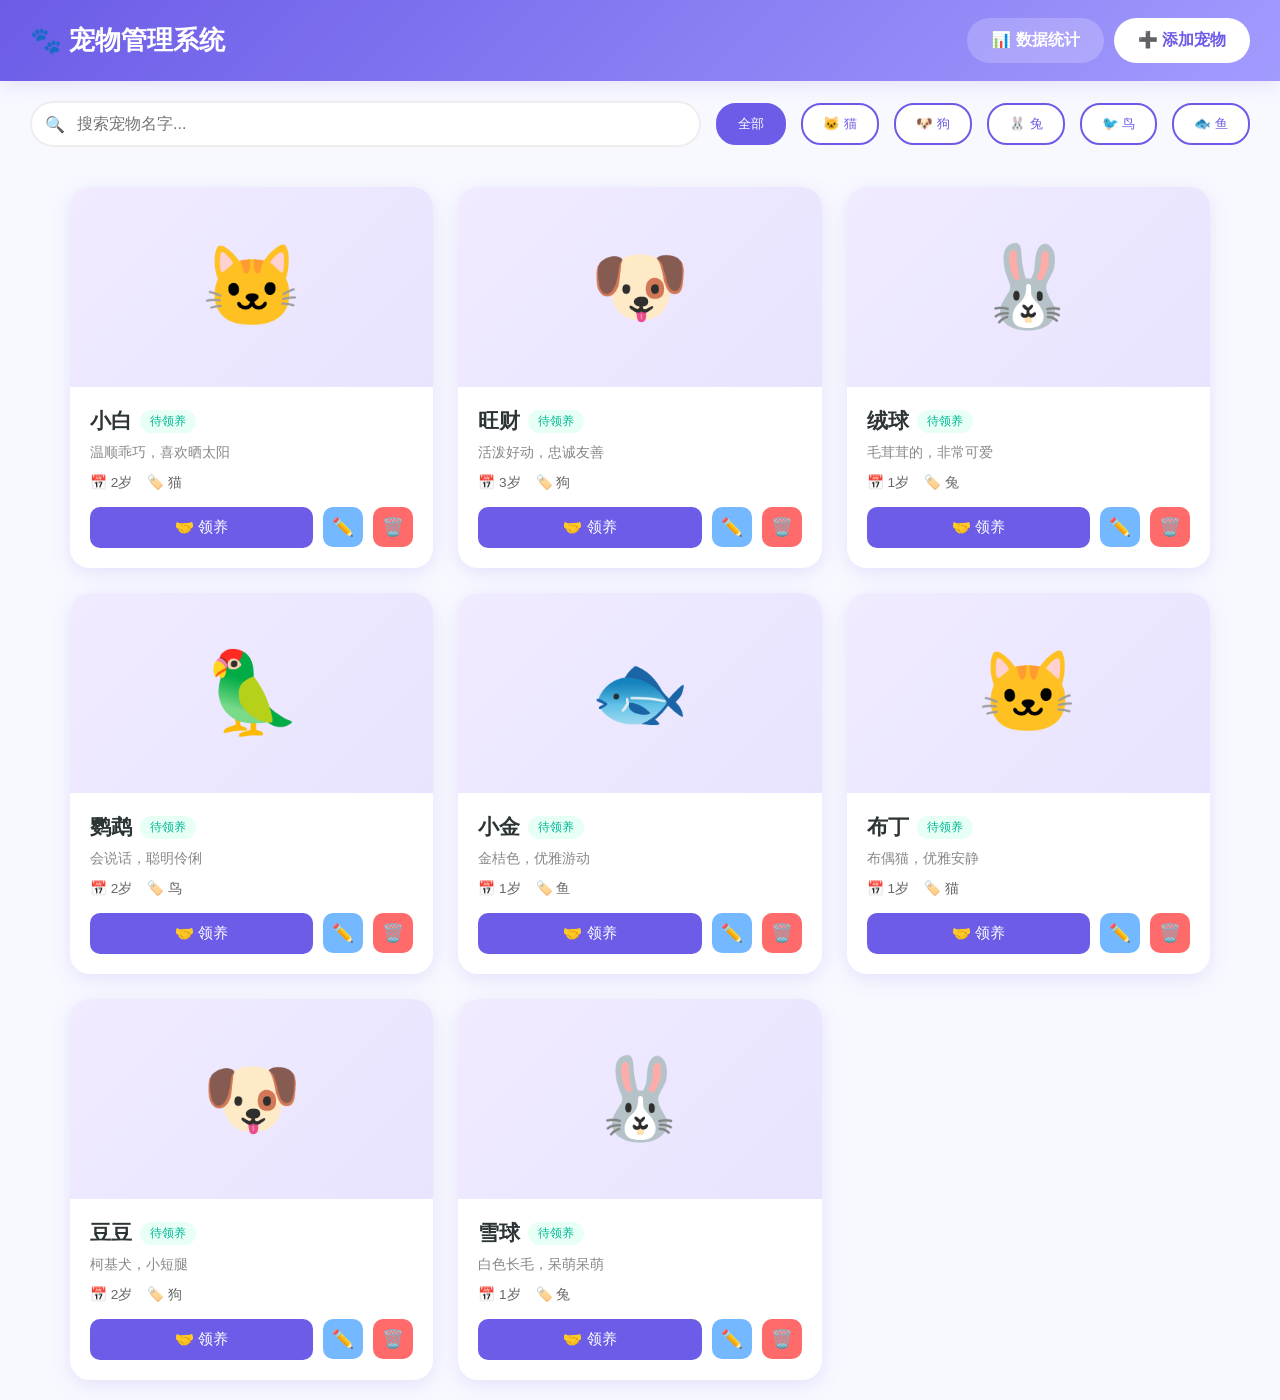
==== commit 63843811: "feat: add statistics dashboard with activity tracking Added a comprehensive statistics dashboard to " ====
--- a/pet-shop/index.html
+++ b/pet-shop/index.html
@@ -6,7 +6,7 @@
   <title>宠物管理系统 - 萌宠家园</title>
   <style>
     * { margin: 0; padding: 0; box-sizing: border-box; }
-
+    
     :root {
       --primary: #6C5CE7;
       --secondary: #A29BFE;
@@ -17,19 +17,15 @@
       --shadow: rgba(108, 92, 231, 0.15);
       --danger: #FF6B6B;
       --success: #00B894;
-      --warning: #FDCB6E;
-      --health-good: #00B894;
-      --health-attention: #FDCB6E;
-      --health-poor: #FF6B6B;
-    }
-
+    }
+    
     body {
       font-family: 'Segoe UI', 'Microsoft YaHei', sans-serif;
       background: var(--bg);
       color: var(--text);
       min-height: 100vh;
     }
-
+    
     /* 头部 */
     .header {
       background: linear-gradient(135deg, var(--primary), var(--secondary));
@@ -42,13 +38,7 @@
       top: 0;
       z-index: 100;
     }
-
-    .header-left {
-      display: flex;
-      align-items: center;
-      gap: 16px;
-    }
-
+    
     .logo {
       font-size: 1.6rem;
       font-weight: bold;
@@ -57,13 +47,9 @@
       align-items: center;
       gap: 10px;
     }
-
-    .header-actions {
-      display: flex;
-      gap: 10px;
-    }
-
-    .add-pet-btn {
+    
+    .add-pet-btn,
+    .stats-btn {
       background: white;
       color: var(--primary);
       border: none;
@@ -78,41 +64,20 @@
       transition: transform 0.2s, box-shadow 0.2s;
     }
 
-    .add-pet-btn:hover {
+    .add-pet-btn:hover,
+    .stats-btn:hover {
       transform: scale(1.05);
       box-shadow: 0 4px 15px rgba(0,0,0,0.2);
     }
 
-    .app-manage-btn {
+    .stats-btn {
       background: rgba(255,255,255,0.2);
       color: white;
-      border: 2px solid rgba(255,255,255,0.4);
-      padding: 12px 20px;
-      border-radius: 25px;
-      font-size: 0.95rem;
-      font-weight: 600;
-      cursor: pointer;
-      display: flex;
-      align-items: center;
-      gap: 8px;
-      transition: all 0.2s;
-    }
-
-    .app-manage-btn:hover {
-      background: rgba(255,255,255,0.3);
-      border-color: white;
-    }
-
-    .app-badge {
-      background: var(--danger);
-      color: white;
-      font-size: 0.7rem;
-      padding: 2px 7px;
-      border-radius: 10px;
-      min-width: 18px;
-      text-align: center;
-    }
-
+    }
+    .stats-btn:hover {
+      background: rgba(255,255,255,0.35);
+    }
+    
     /* 搜索工具栏 */
     .toolbar {
       padding: 20px 30px;
@@ -121,13 +86,13 @@
       flex-wrap: wrap;
       align-items: center;
     }
-
+    
     .search-box {
       flex: 1;
       min-width: 250px;
       position: relative;
     }
-
+    
     .search-box input {
       width: 100%;
       padding: 12px 20px 12px 45px;
@@ -136,12 +101,12 @@
       font-size: 1rem;
       transition: border-color 0.3s;
     }
-
+    
     .search-box input:focus {
       outline: none;
       border-color: var(--primary);
     }
-
+    
     .search-box::before {
       content: "🔍";
       position: absolute;
@@ -149,7 +114,7 @@
       top: 50%;
       transform: translateY(-50%);
     }
-
+    
     .filter-btn {
       background: white;
       border: 2px solid var(--primary);
@@ -159,72 +124,40 @@
       cursor: pointer;
       font-weight: 500;
       transition: all 0.3s;
-      white-space: nowrap;
-    }
-
+    }
+    
     .filter-btn.active,
     .filter-btn:hover {
       background: var(--primary);
       color: white;
     }
-
-    .filter-btn-health {
-      border-color: var(--health-good);
-      color: var(--health-good);
-    }
-
-    .filter-btn-health.active,
-    .filter-btn-health:hover {
-      background: var(--health-good);
-      color: white;
-    }
-
-    .filter-btn-health.active-health-attention {
-      background: var(--health-attention);
-      border-color: var(--health-attention);
-      color: white;
-    }
-
-    .filter-btn-health.active-health-poor {
-      background: var(--health-poor);
-      border-color: var(--health-poor);
-      color: white;
-    }
-
-    .toolbar-divider {
-      width: 1px;
-      height: 30px;
-      background: #DDD;
-      margin: 0 5px;
-    }
-
+    
     /* 宠物卡片网格 */
     .container {
       max-width: 1200px;
       margin: 0 auto;
       padding: 20px 30px;
     }
-
+    
     .pets-grid {
       display: grid;
       grid-template-columns: repeat(auto-fill, minmax(280px, 1fr));
       gap: 25px;
     }
-
+    
     .pet-card {
       background: var(--card-bg);
       border-radius: 20px;
       overflow: hidden;
       box-shadow: 0 5px 20px var(--shadow);
       transition: transform 0.3s, box-shadow 0.3s;
-      position: relative;
-    }
-
+    }
+    
     .pet-card:hover {
       transform: translateY(-8px);
       box-shadow: 0 12px 30px var(--shadow);
     }
-
+    
     .pet-image {
       height: 200px;
       display: flex;
@@ -232,47 +165,16 @@
       justify-content: center;
       font-size: 5rem;
       background: linear-gradient(135deg, #F0EBFF, #E8E4FF);
-      position: relative;
-    }
-
+    }
+    
     .pet-card.adopted .pet-image {
       background: linear-gradient(135deg, #FFF5F5, #FFE8E8);
     }
-
-    .health-badge {
-      position: absolute;
-      top: 12px;
-      right: 12px;
-      padding: 4px 10px;
-      border-radius: 12px;
-      font-size: 0.7rem;
-      font-weight: 600;
-      color: white;
-      display: flex;
-      align-items: center;
-      gap: 4px;
-    }
-
-    .health-good-bg { background: var(--health-good); }
-    .health-attention-bg { background: var(--health-attention); color: #333; }
-    .health-poor-bg { background: var(--health-poor); }
-
-    .pending-badge {
-      position: absolute;
-      top: 12px;
-      left: 12px;
-      background: var(--warning);
-      color: #333;
-      padding: 4px 10px;
-      border-radius: 12px;
-      font-size: 0.7rem;
-      font-weight: 600;
-    }
-
+    
     .pet-info {
       padding: 20px;
     }
-
+    
     .pet-name {
       font-size: 1.3rem;
       font-weight: 600;
@@ -281,30 +183,30 @@
       align-items: center;
       gap: 8px;
     }
-
+    
     .pet-status {
       font-size: 0.75rem;
       padding: 3px 10px;
       border-radius: 15px;
       font-weight: 500;
     }
-
+    
     .status-available {
       background: #E8FFF5;
       color: var(--success);
     }
-
+    
     .status-adopted {
       background: #FFE8E8;
       color: var(--danger);
     }
-
+    
     .pet-desc {
       font-size: 0.9rem;
       color: #888;
       margin-bottom: 12px;
     }
-
+    
     .pet-meta {
       display: flex;
       gap: 15px;
@@ -312,19 +214,18 @@
       font-size: 0.85rem;
       color: #666;
     }
-
+    
     .pet-meta span {
       display: flex;
       align-items: center;
       gap: 5px;
     }
-
+    
     .pet-actions {
       display: flex;
-      gap: 8px;
-      flex-wrap: wrap;
-    }
-
+      gap: 10px;
+    }
+    
     .adopt-btn {
       flex: 1;
       background: var(--primary);
@@ -336,18 +237,17 @@
       font-weight: 500;
       cursor: pointer;
       transition: background 0.2s;
-      min-width: 60px;
-    }
-
+    }
+    
     .adopt-btn:hover {
       background: #5B4BD5;
     }
-
+    
     .adopt-btn:disabled {
       background: #CCC;
       cursor: not-allowed;
     }
-
+    
     .return-btn {
       flex: 1;
       background: var(--accent);
@@ -359,29 +259,12 @@
       font-weight: 500;
       cursor: pointer;
       transition: background 0.2s;
-      min-width: 60px;
-    }
-
+    }
+    
     .return-btn:hover {
       background: #00B5AF;
     }
-
-    .health-btn {
-      background: #A29BFE;
-      color: white;
-      border: none;
-      padding: 10px;
-      border-radius: 10px;
-      font-size: 0.9rem;
-      cursor: pointer;
-      transition: background 0.2s;
-      white-space: nowrap;
-    }
-
-    .health-btn:hover {
-      background: #8C84E8;
-    }
-
+    
     .edit-btn {
       background: #74B9FF;
       color: white;
@@ -392,7 +275,7 @@
       cursor: pointer;
       font-size: 1.1rem;
     }
-
+    
     .delete-btn {
       background: var(--danger);
       color: white;
@@ -403,23 +286,23 @@
       cursor: pointer;
       font-size: 1.1rem;
     }
-
+    
     .empty-state {
       text-align: center;
       padding: 60px 20px;
       grid-column: 1 / -1;
     }
-
+    
     .empty-icon {
       font-size: 5rem;
       margin-bottom: 15px;
     }
-
+    
     .empty-text {
       font-size: 1.1rem;
       color: #AAA;
     }
-
+    
     /* 模态框 */
     .modal-overlay {
       position: fixed;
@@ -433,22 +316,19 @@
       justify-content: center;
       z-index: 1000;
     }
-
+    
     .modal-overlay.active {
       display: flex;
     }
-
+    
     .modal {
       background: white;
       border-radius: 20px;
-      width: 520px;
+      width: 450px;
       max-width: 90%;
-      max-height: 85vh;
       overflow: hidden;
-      display: flex;
-      flex-direction: column;
-    }
-
+    }
+    
     .modal-header {
       background: linear-gradient(135deg, var(--primary), var(--secondary));
       color: white;
@@ -456,15 +336,14 @@
       display: flex;
       justify-content: space-between;
       align-items: center;
-      flex-shrink: 0;
-    }
-
+    }
+    
     .modal-header h2 {
       display: flex;
       align-items: center;
       gap: 10px;
     }
-
+    
     .modal-close {
       background: rgba(255,255,255,0.2);
       border: none;
@@ -475,23 +354,21 @@
       font-size: 1.2rem;
       cursor: pointer;
     }
-
+    
     .modal-body {
       padding: 25px;
-      overflow-y: auto;
-      flex: 1;
-    }
-
+    }
+    
     .form-group {
       margin-bottom: 18px;
     }
-
+    
     .form-group label {
       display: block;
       margin-bottom: 6px;
       font-weight: 500;
     }
-
+    
     .form-group input,
     .form-group select,
     .form-group textarea {
@@ -502,26 +379,26 @@
       font-size: 1rem;
       font-family: inherit;
     }
-
+    
     .form-group input:focus,
     .form-group select:focus,
     .form-group textarea:focus {
       outline: none;
       border-color: var(--primary);
     }
-
+    
     .form-row {
       display: grid;
       grid-template-columns: 1fr 1fr;
       gap: 15px;
     }
-
+    
     .form-actions {
       display: flex;
       gap: 10px;
       margin-top: 25px;
     }
-
+    
     .cancel-btn {
       flex: 1;
       background: #EEE;
@@ -532,7 +409,7 @@
       font-size: 1rem;
       cursor: pointer;
     }
-
+    
     .save-btn {
       flex: 2;
       background: var(--primary);
@@ -544,334 +421,7 @@
       font-weight: 600;
       cursor: pointer;
     }
-
-    .checkbox-group {
-      display: flex;
-      gap: 10px;
-      align-items: center;
-    }
-
-    .checkbox-group label {
-      display: flex;
-      align-items: center;
-      gap: 6px;
-      font-weight: normal;
-      cursor: pointer;
-    }
-
-    .checkbox-group input[type="checkbox"] {
-      width: 18px;
-      height: 18px;
-      cursor: pointer;
-    }
-
-    /* 健康档案模态框 */
-    .health-summary {
-      display: grid;
-      grid-template-columns: 1fr 1fr;
-      gap: 12px;
-      margin-bottom: 20px;
-    }
-
-    .health-summary-item {
-      background: var(--bg);
-      padding: 12px;
-      border-radius: 12px;
-      text-align: center;
-    }
-
-    .health-summary-item .label {
-      font-size: 0.8rem;
-      color: #888;
-      margin-bottom: 4px;
-    }
-
-    .health-summary-item .value {
-      font-weight: 600;
-      font-size: 0.95rem;
-    }
-
-    .health-status-selector {
-      margin-bottom: 20px;
-    }
-
-    .health-status-selector select {
-      width: 100%;
-      padding: 10px;
-      border: 2px solid #EEE;
-      border-radius: 10px;
-      font-size: 1rem;
-    }
-
-    .health-records-title {
-      font-weight: 600;
-      margin-bottom: 12px;
-      display: flex;
-      justify-content: space-between;
-      align-items: center;
-    }
-
-    .health-record-item {
-      display: flex;
-      justify-content: space-between;
-      align-items: flex-start;
-      padding: 12px;
-      border-left: 3px solid var(--primary);
-      margin-bottom: 10px;
-      background: var(--bg);
-      border-radius: 0 10px 10px 0;
-    }
-
-    .health-record-item.type-vaccine { border-left-color: var(--success); }
-    .health-record-item.type-deworm { border-left-color: var(--warning); }
-    .health-record-item.type-checkup { border-left-color: var(--primary); }
-    .health-record-item.type-note { border-left-color: var(--secondary); }
-
-    .health-record-info .record-type {
-      font-size: 0.8rem;
-      color: #888;
-      margin-bottom: 2px;
-    }
-
-    .health-record-info .record-date {
-      font-size: 0.8rem;
-      color: #AAA;
-    }
-
-    .health-record-info .record-notes {
-      font-size: 0.9rem;
-      margin-top: 4px;
-    }
-
-    .health-record-delete {
-      background: none;
-      border: none;
-      color: var(--danger);
-      cursor: pointer;
-      font-size: 1.1rem;
-      padding: 4px;
-    }
-
-    .add-record-form {
-      background: var(--bg);
-      padding: 16px;
-      border-radius: 12px;
-      margin-top: 15px;
-    }
-
-    .add-record-form .form-row {
-      margin-bottom: 12px;
-    }
-
-    /* 侧边栏 */
-    .side-overlay {
-      position: fixed;
-      top: 0;
-      left: 0;
-      right: 0;
-      bottom: 0;
-      background: rgba(0,0,0,0.5);
-      display: none;
-      z-index: 999;
-    }
-
-    .side-overlay.active {
-      display: block;
-    }
-
-    .side-panel {
-      position: fixed;
-      top: 0;
-      right: -480px;
-      width: 480px;
-      max-width: 90vw;
-      height: 100vh;
-      background: white;
-      box-shadow: -5px 0 30px rgba(0,0,0,0.15);
-      z-index: 1001;
-      transition: right 0.3s ease;
-      display: flex;
-      flex-direction: column;
-    }
-
-    .side-panel.open {
-      right: 0;
-    }
-
-    .side-header {
-      background: linear-gradient(135deg, var(--primary), var(--secondary));
-      color: white;
-      padding: 20px;
-      display: flex;
-      justify-content: space-between;
-      align-items: center;
-      flex-shrink: 0;
-    }
-
-    .side-header h2 {
-      display: flex;
-      align-items: center;
-      gap: 10px;
-      font-size: 1.2rem;
-    }
-
-    .side-close {
-      background: rgba(255,255,255,0.2);
-      border: none;
-      color: white;
-      width: 36px;
-      height: 36px;
-      border-radius: 50%;
-      font-size: 1.2rem;
-      cursor: pointer;
-    }
-
-    .side-body {
-      flex: 1;
-      overflow-y: auto;
-      padding: 20px;
-    }
-
-    .app-card {
-      background: var(--bg);
-      border-radius: 14px;
-      padding: 16px;
-      margin-bottom: 12px;
-      cursor: pointer;
-      transition: box-shadow 0.2s;
-    }
-
-    .app-card:hover {
-      box-shadow: 0 4px 15px rgba(0,0,0,0.08);
-    }
-
-    .app-card-header {
-      display: flex;
-      justify-content: space-between;
-      align-items: center;
-      margin-bottom: 8px;
-    }
-
-    .app-card-name {
-      font-weight: 600;
-      font-size: 1rem;
-    }
-
-    .app-status {
-      font-size: 0.75rem;
-      padding: 3px 10px;
-      border-radius: 12px;
-      font-weight: 500;
-    }
-
-    .app-status-pending {
-      background: #FFF3D6;
-      color: #E17000;
-    }
-
-    .app-status-approved {
-      background: #E8FFF5;
-      color: var(--success);
-    }
-
-    .app-status-rejected {
-      background: #FFE8E8;
-      color: var(--danger);
-    }
-
-    .app-card-sub {
-      font-size: 0.85rem;
-      color: #888;
-      margin-bottom: 4px;
-    }
-
-    .app-card-detail {
-      display: none;
-      margin-top: 12px;
-      padding-top: 12px;
-      border-top: 1px solid #EEE;
-    }
-
-    .app-card-detail.open {
-      display: block;
-    }
-
-    .app-detail-row {
-      display: flex;
-      margin-bottom: 8px;
-      font-size: 0.9rem;
-    }
-
-    .app-detail-label {
-      color: #888;
-      width: 100px;
-      flex-shrink: 0;
-    }
-
-    .app-detail-value {
-      color: var(--text);
-    }
-
-    .app-actions {
-      display: flex;
-      gap: 10px;
-      margin-top: 12px;
-    }
-
-    .app-approve-btn {
-      flex: 1;
-      background: var(--success);
-      color: white;
-      border: none;
-      padding: 10px;
-      border-radius: 10px;
-      font-size: 0.9rem;
-      font-weight: 600;
-      cursor: pointer;
-    }
-
-    .app-reject-btn {
-      flex: 1;
-      background: var(--danger);
-      color: white;
-      border: none;
-      padding: 10px;
-      border-radius: 10px;
-      font-size: 0.9rem;
-      font-weight: 600;
-      cursor: pointer;
-    }
-
-    .empty-apps {
-      text-align: center;
-      padding: 40px 20px;
-      color: #AAA;
-    }
-
-    .empty-apps-icon {
-      font-size: 3rem;
-      margin-bottom: 10px;
-    }
-
-    /* 状态筛选辅助类 */
-    .filter-btn-health[data-health="good"].active {
-      background: var(--health-good);
-      border-color: var(--health-good);
-      color: white;
-    }
-
-    .filter-btn-health[data-health="attention"].active {
-      background: var(--health-attention);
-      border-color: var(--health-attention);
-      color: white;
-    }
-
-    .filter-btn-health[data-health="poor"].active {
-      background: var(--health-poor);
-      border-color: var(--health-poor);
-      color: white;
-    }
-
+    
     /* Toast */
     .toast {
       position: fixed;
@@ -886,24 +436,160 @@
       z-index: 9999;
       animation: toastFade 2s ease forwards;
     }
-
+    
     @keyframes toastFade {
       0% { opacity: 0; transform: translateX(-50%) translateY(20px); }
       15% { opacity: 1; transform: translateX(-50%) translateY(0); }
       85% { opacity: 1; }
       100% { opacity: 0; }
     }
+    
+    /* 统计看板样式 */
+    .stats-dashboard {
+      width: 680px;
+      max-width: 95%;
+      background: var(--bg);
+      border-radius: 20px;
+      overflow: hidden;
+    }
+    .stats-header {
+      background: linear-gradient(135deg, var(--primary), var(--secondary));
+      color: white;
+      padding: 20px 25px;
+      display: flex;
+      justify-content: space-between;
+      align-items: center;
+    }
+    .stats-header h2 { display: flex; align-items: center; gap: 8px; }
+    .stats-body { padding: 25px; max-height: 70vh; overflow-y: auto; }
+
+    .stats-summary {
+      display: grid;
+      grid-template-columns: repeat(4, 1fr);
+      gap: 12px;
+      margin-bottom: 25px;
+    }
+    .stat-card {
+      background: white;
+      border-radius: 14px;
+      padding: 16px;
+      text-align: center;
+      box-shadow: 0 2px 10px var(--shadow);
+    }
+    .stat-card .stat-number {
+      font-size: 1.8rem;
+      font-weight: 700;
+      color: var(--primary);
+    }
+    .stat-card .stat-label {
+      font-size: 0.8rem;
+      color: #999;
+      margin-top: 4px;
+    }
+    .stat-card.adopted .stat-number { color: var(--danger); }
+    .stat-card.available .stat-number { color: var(--success); }
+    .stat-card.categories .stat-number { color: var(--accent); }
+
+    .stats-section {
+      background: white;
+      border-radius: 14px;
+      padding: 18px 20px;
+      margin-bottom: 16px;
+      box-shadow: 0 2px 10px var(--shadow);
+    }
+    .stats-section h3 {
+      font-size: 1rem;
+      margin-bottom: 14px;
+      color: var(--text);
+      display: flex;
+      align-items: center;
+      gap: 6px;
+    }
+
+    .chart-bar-group {
+      display: flex;
+      flex-direction: column;
+      gap: 10px;
+    }
+    .chart-bar-row {
+      display: flex;
+      align-items: center;
+      gap: 10px;
+    }
+    .chart-bar-label {
+      width: 40px;
+      font-size: 1.3rem;
+      text-align: center;
+      flex-shrink: 0;
+    }
+    .chart-bar-name {
+      width: 30px;
+      font-size: 0.85rem;
+      color: #666;
+      flex-shrink: 0;
+    }
+    .chart-bar-track {
+      flex: 1;
+      height: 22px;
+      background: #F0EBFF;
+      border-radius: 11px;
+      overflow: hidden;
+    }
+    .chart-bar-fill {
+      height: 100%;
+      border-radius: 11px;
+      background: linear-gradient(90deg, var(--primary), var(--secondary));
+      transition: width 0.6s ease;
+      display: flex;
+      align-items: center;
+      padding-left: 10px;
+      font-size: 0.75rem;
+      color: white;
+      font-weight: 600;
+    }
+    .chart-bar-fill.adopted-fill {
+      background: linear-gradient(90deg, var(--danger), #FF8E8E);
+    }
+
+    .activity-list {
+      max-height: 180px;
+      overflow-y: auto;
+      display: flex;
+      flex-direction: column;
+      gap: 6px;
+    }
+    .activity-item {
+      display: flex;
+      justify-content: space-between;
+      align-items: center;
+      padding: 6px 10px;
+      background: var(--bg);
+      border-radius: 8px;
+      font-size: 0.85rem;
+    }
+    .activity-item .act-time {
+      color: #aaa;
+      font-size: 0.75rem;
+      flex-shrink: 0;
+      margin-left: 10px;
+    }
+    .activity-empty {
+      text-align: center;
+      color: #ccc;
+      padding: 20px;
+      font-size: 0.9rem;
+    }
 
     /* 动画 */
     @keyframes fadeIn {
       from { opacity: 0; transform: translateY(10px); }
       to { opacity: 1; transform: translateY(0); }
     }
-
+    
     .pet-card {
       animation: fadeIn 0.4s ease forwards;
     }
-
+    
     /* 响应式 */
     @media (max-width: 768px) {
       .header { padding: 12px 20px; }
@@ -912,11 +598,10 @@
       .container { padding: 15px 20px; }
       .pets-grid { grid-template-columns: repeat(auto-fill, minmax(220px, 1fr)); gap: 15px; }
       .form-row { grid-template-columns: 1fr; }
-      .side-panel { width: 100vw; max-width: 100vw; right: -100vw; }
-      .header-actions { gap: 6px; }
-      .add-pet-btn { padding: 10px 16px; font-size: 0.9rem; }
-      .app-manage-btn { padding: 10px 14px; font-size: 0.85rem; }
-      .health-summary { grid-template-columns: 1fr; }
+      .stats-summary { grid-template-columns: repeat(2, 1fr); }
+      .stats-dashboard { width: 100%; border-radius: 0; }
+      .header .add-pet-btn,
+      .header .stats-btn { padding: 8px 14px; font-size: 0.85rem; }
     }
   </style>
 </head>
@@ -924,12 +609,10 @@
 
   <!-- 头部 -->
   <header class="header">
-    <div class="header-left">
-      <div class="logo">🐾 宠物管理系统</div>
-    </div>
-    <div class="header-actions">
-      <button class="app-manage-btn" onclick="openAppPanel()">
-        📋 申请管理 <span class="app-badge" id="appBadge" style="display:none">0</span>
+    <div class="logo">🐾 宠物管理系统</div>
+    <div style="display:flex;gap:10px">
+      <button class="stats-btn" onclick="openStats()">
+        📊 数据统计
       </button>
       <button class="add-pet-btn" onclick="openPetModal()">
         ➕ 添加宠物
@@ -948,11 +631,6 @@
     <button class="filter-btn" data-category="兔">🐰 兔</button>
     <button class="filter-btn" data-category="鸟">🐦 鸟</button>
     <button class="filter-btn" data-category="鱼">🐟 鱼</button>
-    <div class="toolbar-divider"></div>
-    <button class="filter-btn filter-btn-health active" data-health="全部">❤️ 全部</button>
-    <button class="filter-btn filter-btn-health" data-health="good">🟢 健康</button>
-    <button class="filter-btn filter-btn-health" data-health="attention">🟡 待注意</button>
-    <button class="filter-btn filter-btn-health" data-health="poor">🔴 需就医</button>
   </div>
 
   <!-- 宠物列表 -->
@@ -960,7 +638,7 @@
     <div class="pets-grid" id="petsGrid"></div>
   </div>
 
-  <!-- 添加/编辑宠物模态框 -->
+  <!-- 添加/编辑模态框 -->
   <div class="modal-overlay" id="petModal">
     <div class="modal">
       <div class="modal-header">
@@ -1005,248 +683,78 @@
     </div>
   </div>
 
-  <!-- 健康档案模态框 -->
-  <div class="modal-overlay" id="healthModal">
-    <div class="modal">
-      <div class="modal-header">
-        <h2>📋 健康档案</h2>
-        <button class="modal-close" onclick="closeHealthModal()">✕</button>
+  <!-- 统计看板模态框 -->
+  <div class="modal-overlay" id="statsModal">
+    <div class="stats-dashboard">
+      <div class="stats-header">
+        <h2>📊 数据统计</h2>
+        <button class="modal-close" onclick="closeStats()">✕</button>
       </div>
-      <div class="modal-body">
-        <div id="healthPetInfo" style="font-size:1.1rem;font-weight:600;margin-bottom:15px"></div>
-
-        <div class="health-status-selector">
-          <label style="font-weight:500;display:block;margin-bottom:6px">健康状态</label>
-          <select id="healthStatusSelect" onchange="updateHealthStatus()">
-            <option value="good">🟢 健康</option>
-            <option value="attention">🟡 待注意</option>
-            <option value="poor">🔴 需就医</option>
-          </select>
-        </div>
-
-        <div class="health-summary">
-          <div class="health-summary-item">
-            <div class="label">最近疫苗</div>
-            <div class="value" id="latestVaccine">-</div>
-          </div>
-          <div class="health-summary-item">
-            <div class="label">最近体检</div>
-            <div class="value" id="latestCheckup">-</div>
-          </div>
-        </div>
-
-        <div class="health-records-title">
-          <span>健康记录</span>
-        </div>
-        <div id="healthRecordsList"></div>
-
-        <div class="add-record-form">
-          <div style="font-weight:500;margin-bottom:12px">➕ 添加记录</div>
-          <div class="form-row">
-            <div class="form-group" style="margin-bottom:12px">
-              <label>记录类型</label>
-              <select id="recordType">
-                <option value="vaccine">💉 疫苗</option>
-                <option value="deworm">🪱 驱虫</option>
-                <option value="checkup">🏥 体检</option>
-                <option value="note">📝 备注</option>
-              </select>
-            </div>
-            <div class="form-group" style="margin-bottom:12px">
-              <label>日期</label>
-              <input type="date" id="recordDate">
-            </div>
-          </div>
-          <div class="form-group" style="margin-bottom:12px">
-            <label>备注</label>
-            <textarea id="recordNotes" rows="2" placeholder="输入备注信息..."></textarea>
-          </div>
-          <button class="save-btn" onclick="addHealthRecord()" style="padding:10px">添加记录</button>
-        </div>
-      </div>
+      <div class="stats-body" id="statsBody"></div>
     </div>
   </div>
 
-  <!-- 领养申请表模态框 -->
-  <div class="modal-overlay" id="appFormModal">
-    <div class="modal">
-      <div class="modal-header">
-        <h2>📝 领养申请表</h2>
-        <button class="modal-close" onclick="closeAppFormModal()">✕</button>
-      </div>
-      <div class="modal-body">
-        <div style="margin-bottom:15px;font-size:0.95rem;color:#666">
-          正在申请领养：<strong id="appFormPetName"></strong>
-        </div>
-        <div class="form-row">
-          <div class="form-group">
-            <label>姓名 *</label>
-            <input type="text" id="appName" placeholder="您的姓名">
-          </div>
-          <div class="form-group">
-            <label>电话 *</label>
-            <input type="text" id="appPhone" placeholder="手机号码">
-          </div>
-        </div>
-        <div class="form-group">
-          <label>微信号</label>
-          <input type="text" id="appWechat" placeholder="微信号">
-        </div>
-        <div class="form-row">
-          <div class="form-group">
-            <label>住房类型 *</label>
-            <select id="appHousing">
-              <option value="own">自有住房</option>
-              <option value="rent">租房</option>
-              <option value="other">其他</option>
-            </select>
-          </div>
-          <div class="form-group">
-            <label>阳台封窗</label>
-            <div class="checkbox-group">
-              <label><input type="checkbox" id="appBalcony"> 已封窗</label>
-            </div>
-          </div>
-        </div>
-        <div class="form-row">
-          <div class="form-group">
-            <label>养宠经验</label>
-            <div class="checkbox-group">
-              <label><input type="checkbox" id="appExperience"> 有养宠经验</label>
-            </div>
-          </div>
-          <div class="form-group">
-            <label>当前有其他宠物</label>
-            <div class="checkbox-group">
-              <label><input type="checkbox" id="appOtherPets"> 有</label>
-            </div>
-          </div>
-        </div>
-        <div class="form-group">
-          <label>领养理由 *</label>
-          <textarea id="appReason" rows="3" placeholder="请说明您想领养的理由..."></textarea>
-        </div>
-        <div class="form-actions">
-          <button class="cancel-btn" onclick="closeAppFormModal()">取消</button>
-          <button class="save-btn" onclick="submitApplication()">提交申请</button>
-        </div>
-      </div>
-    </div>
-  </div>
-
-  <!-- 申请管理侧边栏 -->
-  <div class="side-overlay" id="sideOverlay" onclick="closeAppPanel()"></div>
-  <div class="side-panel" id="sidePanel">
-    <div class="side-header">
-      <h2>📋 申请管理</h2>
-      <button class="side-close" onclick="closeAppPanel()">✕</button>
-    </div>
-    <div class="side-body" id="appListBody"></div>
-  </div>
-
   <script>
-    // ==================== 数据 ====================
+    // 活动记录
+    let activities = [];
+    const ACTIVITY_KEY = 'petShopActivity';
+
+    function logActivity(type, petName) {
+      activities.unshift({
+        type,
+        petName,
+        time: new Date().toISOString()
+      });
+      if (activities.length > 50) activities.length = 50;
+      try { localStorage.setItem(ACTIVITY_KEY, JSON.stringify(activities)); } catch (e) {}
+    }
+
+    function loadActivities() {
+      try {
+        const saved = localStorage.getItem(ACTIVITY_KEY);
+        if (saved) activities = JSON.parse(saved);
+      } catch (e) { activities = []; }
+    }
+
+    // 宠物数据
     const PETS = [
-      { id: 1, name: '小白', category: '猫', emoji: '🐱', age: '2岁', desc: '温顺乖巧，喜欢晒太阳', adopted: false, healthStatus: 'good', healthRecords: [] },
-      { id: 2, name: '旺财', category: '狗', emoji: '🐶', age: '3岁', desc: '活泼好动，忠诚友善', adopted: false, healthStatus: 'good', healthRecords: [] },
-      { id: 3, name: '绒球', category: '兔', emoji: '🐰', age: '1岁', desc: '毛茸茸的，非常可爱', adopted: false, healthStatus: 'good', healthRecords: [] },
-      { id: 4, name: '鹦鹉', category: '鸟', emoji: '🦜', age: '2岁', desc: '会说话，聪明伶俐', adopted: false, healthStatus: 'good', healthRecords: [] },
-      { id: 5, name: '小金', category: '鱼', emoji: '🐟', age: '1岁', desc: '金桔色，优雅游动', adopted: false, healthStatus: 'good', healthRecords: [] },
-      { id: 6, name: '布丁', category: '猫', emoji: '🐱', age: '1岁', desc: '布偶猫，优雅安静', adopted: false, healthStatus: 'good', healthRecords: [] },
-      { id: 7, name: '豆豆', category: '狗', emoji: '🐶', age: '2岁', desc: '柯基犬，小短腿', adopted: false, healthStatus: 'good', healthRecords: [] },
-      { id: 8, name: '雪球', category: '兔', emoji: '🐰', age: '1岁', desc: '白色长毛，呆萌呆萌', adopted: false, healthStatus: 'good', healthRecords: [] }
+      { id: 1, name: '小白', category: '猫', emoji: '🐱', age: '2岁', desc: '温顺乖巧，喜欢晒太阳', adopted: false },
+      { id: 2, name: '旺财', category: '狗', emoji: '🐶', age: '3岁', desc: '活泼好动，忠诚友善', adopted: false },
+      { id: 3, name: '绒球', category: '兔', emoji: '🐰', age: '1岁', desc: '毛茸茸的，非常可爱', adopted: false },
+      { id: 4, name: '鹦鹉', category: '鸟', emoji: '🦜', age: '2岁', desc: '会说话，聪明伶俐', adopted: false },
+      { id: 5, name: '小金', category: '鱼', emoji: '🐟', age: '1岁', desc: '金桔色，优雅游动', adopted: false },
+      { id: 6, name: '布丁', category: '猫', emoji: '🐱', age: '1岁', desc: '布偶猫，优雅安静', adopted: false },
+      { id: 7, name: '豆豆', category: '狗', emoji: '🐶', age: '2岁', desc: '柯基犬，小短腿', adopted: false },
+      { id: 8, name: '雪球', category: '兔', emoji: '🐰', age: '1岁', desc: '白色长毛，呆萌呆萌', adopted: false }
     ];
 
     let pets = [];
     let filteredPets = [];
-    let applications = [];
     let currentCategory = '全部';
-    let currentHealthFilter = '全部';
     let editingPetId = null;
-    let healthPetId = null;
-    let appFormPetId = null;
 
     // DOM
     const petsGrid = document.getElementById('petsGrid');
     const petModal = document.getElementById('petModal');
     const searchInput = document.getElementById('searchInput');
 
-    // ==================== 初始化 ====================
+    // 初始化
     function init() {
-      loadData();
+      loadPets();
+      loadActivities();
       renderPets();
       bindEvents();
-      updateAppBadge();
-    }
-
+    }
+
+    // 事件绑定
     function bindEvents() {
       searchInput.addEventListener('input', handleSearch);
-      document.querySelectorAll('.filter-btn[data-category]').forEach(btn => {
+      document.querySelectorAll('.filter-btn').forEach(btn => {
         btn.addEventListener('click', () => handleFilter(btn.dataset.category));
       });
-      document.querySelectorAll('.filter-btn-health').forEach(btn => {
-        btn.addEventListener('click', () => handleHealthFilter(btn.dataset.health));
-      });
-    }
-
-    // ==================== 数据持久化 ====================
-    function saveData() {
-      try {
-        localStorage.setItem('petShopData', JSON.stringify(pets));
-        localStorage.setItem('petShopApplications', JSON.stringify(applications));
-      } catch (e) {
-        console.warn('保存失败:', e);
-      }
-    }
-
-    function savePets() {
-      try {
-        localStorage.setItem('petShopData', JSON.stringify(pets));
-      } catch (e) {
-        console.warn('保存失败:', e);
-      }
-    }
-
-    function loadData() {
-      try {
-        const saved = localStorage.getItem('petShopData');
-        if (saved) {
-          pets = JSON.parse(saved);
-          // 数据迁移：为旧数据补充健康字段
-          let migrated = false;
-          pets.forEach(p => {
-            if (!p.healthStatus) {
-              p.healthStatus = 'good';
-              migrated = true;
-            }
-            if (!p.healthRecords) {
-              p.healthRecords = [];
-              migrated = true;
-            }
-          });
-          if (migrated) savePets();
-        } else {
-          pets = JSON.parse(JSON.stringify(PETS));
-        }
-      } catch (e) {
-        pets = JSON.parse(JSON.stringify(PETS));
-      }
-
-      try {
-        const savedApps = localStorage.getItem('petShopApplications');
-        if (savedApps) {
-          applications = JSON.parse(savedApps);
-        } else {
-          applications = [];
-        }
-      } catch (e) {
-        applications = [];
-      }
-
-      filteredPets = [...pets];
-    }
-
-    // ==================== 渲染 ====================
+    }
+
+    // 渲染宠物列表
     function renderPets() {
       if (filteredPets.length === 0) {
         petsGrid.innerHTML = `
@@ -1258,404 +766,105 @@
         return;
       }
 
-      petsGrid.innerHTML = filteredPets.map((pet, i) => {
-        const healthLabel = { good: '🟢 健康', attention: '🟡 待注意', poor: '🔴 需就医' };
-        const healthClass = { good: 'health-good-bg', attention: 'health-attention-bg', poor: 'health-poor-bg' };
-        const hasPendingApp = applications.some(a => a.petId === pet.id && a.status === 'pending');
-
-        return `
-          <div class="pet-card ${pet.adopted ? 'adopted' : ''}" style="animation-delay: ${i * 0.05}s">
-            <div class="pet-image">
-              ${pet.emoji}
-              <span class="health-badge ${healthClass[pet.healthStatus] || 'health-good-bg'}">
-                ${healthLabel[pet.healthStatus] || '🟢 健康'}
+      petsGrid.innerHTML = filteredPets.map((pet, i) => `
+        <div class="pet-card ${pet.adopted ? 'adopted' : ''}" style="animation-delay: ${i * 0.05}s">
+          <div class="pet-image">${pet.emoji}</div>
+          <div class="pet-info">
+            <div class="pet-name">
+              ${pet.name}
+              <span class="pet-status ${pet.adopted ? 'status-adopted' : 'status-available'}">
+                ${pet.adopted ? '已领养' : '待领养'}
               </span>
-              ${hasPendingApp ? '<span class="pending-badge">⏳ 审核中</span>' : ''}
             </div>
-            <div class="pet-info">
-              <div class="pet-name">
-                ${pet.name}
-                <span class="pet-status ${pet.adopted ? 'status-adopted' : 'status-available'}">
-                  ${pet.adopted ? '已领养' : '待领养'}
-                </span>
-              </div>
-              <div class="pet-desc">${pet.desc}</div>
-              <div class="pet-meta">
-                <span>📅 ${pet.age}</span>
-                <span>🏷️ ${pet.category}</span>
-              </div>
-              <div class="pet-actions">
-                ${pet.adopted
-                  ? `<button class="return-btn" onclick="returnPet(${pet.id})">🏠 归还</button>`
-                  : (hasPendingApp
-                      ? `<button class="adopt-btn" disabled>⏳ 审核中</button>`
-                      : `<button class="adopt-btn" onclick="openAppForm(${pet.id})">🤝 领养</button>`)
-                }
-                <button class="health-btn" onclick="openHealthModal(${pet.id})">📋 健康</button>
-                <button class="edit-btn" onclick="editPet(${pet.id})">✏️</button>
-                <button class="delete-btn" onclick="deletePet(${pet.id})">🗑️</button>
-              </div>
+            <div class="pet-desc">${pet.desc}</div>
+            <div class="pet-meta">
+              <span>📅 ${pet.age}</span>
+              <span>🏷️ ${pet.category}</span>
+            </div>
+            <div class="pet-actions">
+              ${pet.adopted 
+                ? `<button class="return-btn" onclick="returnPet(${pet.id})">🏠 归还</button>`
+                : `<button class="adopt-btn" onclick="adoptPet(${pet.id})">🤝 领养</button>`
+              }
+              <button class="edit-btn" onclick="editPet(${pet.id})">✏️</button>
+              <button class="delete-btn" onclick="deletePet(${pet.id})">🗑️</button>
             </div>
           </div>
-        `;
-      }).join('');
-    }
-
-    // ==================== 搜索与筛选 ====================
+        </div>
+      `).join('');
+    }
+
+    // 搜索
     function handleSearch(e) {
       const keyword = e.target.value.toLowerCase();
-      filterPets(keyword, currentCategory, currentHealthFilter);
-    }
-
+      filterPets(keyword, currentCategory);
+    }
+
+    // 筛选分类
     function handleFilter(category) {
-      document.querySelectorAll('.filter-btn[data-category]').forEach(btn => {
+      document.querySelectorAll('.filter-btn').forEach(btn => {
         btn.classList.toggle('active', btn.dataset.category === category);
       });
       currentCategory = category;
-      filterPets(searchInput.value.toLowerCase(), category, currentHealthFilter);
-    }
-
-    function handleHealthFilter(health) {
-      document.querySelectorAll('.filter-btn-health').forEach(btn => {
-        btn.classList.toggle('active', btn.dataset.health === health);
-      });
-      currentHealthFilter = health;
-      filterPets(searchInput.value.toLowerCase(), currentCategory, health);
-    }
-
-    function filterPets(keyword, category, health) {
+      filterPets(searchInput.value.toLowerCase(), category);
+    }
+
+    function filterPets(keyword, category) {
       filteredPets = pets.filter(p => {
         const matchKeyword = p.name.toLowerCase().includes(keyword);
         const matchCategory = category === '全部' || p.category === category;
-        const matchHealth = health === '全部' || p.healthStatus === health;
-        return matchKeyword && matchCategory && matchHealth;
+        return matchKeyword && matchCategory;
       });
       renderPets();
     }
 
-    // ==================== 领养申请 ====================
-    function openAppForm(petId) {
-      const pet = pets.find(p => p.id === petId);
-      if (!pet) return;
-      if (pet.adopted) { alert('这只宠物已经被领养了！'); return; }
-
-      appFormPetId = petId;
-      document.getElementById('appFormPetName').textContent = `${pet.emoji} ${pet.name}`;
-      document.getElementById('appName').value = '';
-      document.getElementById('appPhone').value = '';
-      document.getElementById('appWechat').value = '';
-      document.getElementById('appHousing').value = 'own';
-      document.getElementById('appBalcony').checked = false;
-      document.getElementById('appExperience').checked = false;
-      document.getElementById('appOtherPets').checked = false;
-      document.getElementById('appReason').value = '';
-
-      document.getElementById('appFormModal').classList.add('active');
-    }
-
-    function closeAppFormModal() {
-      document.getElementById('appFormModal').classList.remove('active');
-      appFormPetId = null;
-    }
-
-    function submitApplication() {
-      const name = document.getElementById('appName').value.trim();
-      const phone = document.getElementById('appPhone').value.trim();
-      const wechat = document.getElementById('appWechat').value.trim();
-      const housing = document.getElementById('appHousing').value;
-      const hasBalcony = document.getElementById('appBalcony').checked;
-      const hasExperience = document.getElementById('appExperience').checked;
-      const hasOtherPets = document.getElementById('appOtherPets').checked;
-      const reason = document.getElementById('appReason').value.trim();
-
-      if (!name) { alert('请输入姓名'); return; }
-      if (!phone) { alert('请输入电话'); return; }
-      if (!reason) { alert('请输入领养理由'); return; }
-
-      const newId = applications.length > 0 ? Math.max(...applications.map(a => a.id)) + 1 : 1;
-      applications.push({
-        id: newId,
-        petId: appFormPetId,
-        applicantName: name,
-        applicantPhone: phone,
-        applicantWechat: wechat,
-        housingType: housing,
-        hasBalconyScreen: hasBalcony,
-        hasPetExperience: hasExperience,
-        hasOtherPets: hasOtherPets,
-        reason: reason,
-        status: 'pending',
-        createdAt: new Date().toISOString(),
-        reviewedAt: null
-      });
-
-      saveData();
-      closeAppFormModal();
-      renderPets();
-      updateAppBadge();
-      showToast('📝 领养申请已提交，请等待审核');
-    }
-
-    // ==================== 领养/归还 ====================
+    // 领养宠物
     function adoptPet(id) {
-      // 旧版直接领养 — 保留但不再从UI调用，改为走申请流程
       const pet = pets.find(p => p.id === id);
       if (!pet) return;
+      
+      if (pet.adopted) {
+        alert('这只宠物已经被领养了！');
+        return false;
+      }
+      
       pet.adopted = true;
       savePets();
       renderPets();
-    }
-
+      logActivity('adopt', pet.name);
+      showToast(`🎉 ${pet.name} 被领养成功！`);
+      return true;
+    }
+
+    // 归还宠物
     function returnPet(id) {
       const pet = pets.find(p => p.id === id);
       if (!pet) return;
+      
       pet.adopted = false;
       savePets();
       renderPets();
+      logActivity('return', pet.name);
       showToast(`🏠 ${pet.name} 已归还宠物店`);
     }
 
-    // ==================== 申请管理侧边栏 ====================
-    function openAppPanel() {
-      renderAppList();
-      document.getElementById('sideOverlay').classList.add('active');
-      document.getElementById('sidePanel').classList.add('open');
-    }
-
-    function closeAppPanel() {
-      document.getElementById('sideOverlay').classList.remove('active');
-      document.getElementById('sidePanel').classList.remove('open');
-    }
-
-    function renderAppList() {
-      const body = document.getElementById('appListBody');
-      if (applications.length === 0) {
-        body.innerHTML = `
-          <div class="empty-apps">
-            <div class="empty-apps-icon">📋</div>
-            <p>暂无领养申请</p>
-          </div>
-        `;
-        return;
-      }
-
-      const sorted = [...applications].sort((a, b) => new Date(b.createdAt) - new Date(a.createdAt));
-
-      body.innerHTML = sorted.map(app => {
-        const pet = pets.find(p => p.id === app.petId);
-        const petName = pet ? `${pet.emoji} ${pet.name}` : '未知宠物';
-        const statusMap = { pending: '⏳ 待审核', approved: '✅ 已批准', rejected: '❌ 已驳回' };
-        const statusClass = { pending: 'app-status-pending', approved: 'app-status-approved', rejected: 'app-status-rejected' };
-        const housingMap = { own: '自有住房', rent: '租房', other: '其他' };
-
-        return `
-          <div class="app-card" onclick="toggleAppDetail(${app.id})">
-            <div class="app-card-header">
-              <span class="app-card-name">${app.applicantName}</span>
-              <span class="app-status ${statusClass[app.status]}">${statusMap[app.status]}</span>
-            </div>
-            <div class="app-card-sub">📞 ${app.applicantPhone}</div>
-            <div class="app-card-sub">🐾 申请领养：${petName}</div>
-            <div class="app-card-detail" id="appDetail_${app.id}">
-              <div class="app-detail-row">
-                <span class="app-detail-label">微信号</span>
-                <span class="app-detail-value">${app.applicantWechat || '-'}</span>
-              </div>
-              <div class="app-detail-row">
-                <span class="app-detail-label">住房类型</span>
-                <span class="app-detail-value">${housingMap[app.housingType] || app.housingType}</span>
-              </div>
-              <div class="app-detail-row">
-                <span class="app-detail-label">阳台封窗</span>
-                <span class="app-detail-value">${app.hasBalconyScreen ? '✅ 是' : '❌ 否'}</span>
-              </div>
-              <div class="app-detail-row">
-                <span class="app-detail-label">养宠经验</span>
-                <span class="app-detail-value">${app.hasPetExperience ? '✅ 有' : '❌ 无'}</span>
-              </div>
-              <div class="app-detail-row">
-                <span class="app-detail-label">其他宠物</span>
-                <span class="app-detail-value">${app.hasOtherPets ? '✅ 有' : '❌ 无'}</span>
-              </div>
-              <div class="app-detail-row">
-                <span class="app-detail-label">领养理由</span>
-                <span class="app-detail-value">${app.reason}</span>
-              </div>
-              <div class="app-detail-row">
-                <span class="app-detail-label">提交时间</span>
-                <span class="app-detail-value">${new Date(app.createdAt).toLocaleString('zh-CN')}</span>
-              </div>
-              ${app.status === 'pending' ? `
-                <div class="app-actions">
-                  <button class="app-approve-btn" onclick="event.stopPropagation(); approveApplication(${app.id})">✅ 批准</button>
-                  <button class="app-reject-btn" onclick="event.stopPropagation(); rejectApplication(${app.id})">❌ 驳回</button>
-                </div>
-              ` : (app.reviewedAt ? `
-                <div class="app-detail-row">
-                  <span class="app-detail-label">审核时间</span>
-                  <span class="app-detail-value">${new Date(app.reviewedAt).toLocaleString('zh-CN')}</span>
-                </div>
-              ` : '')}
-            </div>
-          </div>
-        `;
-      }).join('');
-    }
-
-    function toggleAppDetail(id) {
-      const el = document.getElementById('appDetail_' + id);
-      if (el) el.classList.toggle('open');
-    }
-
-    function approveApplication(id) {
-      const app = applications.find(a => a.id === id);
-      if (!app) return;
-
-      app.status = 'approved';
-      app.reviewedAt = new Date().toISOString();
-
-      const pet = pets.find(p => p.id === app.petId);
-      if (pet) {
-        pet.adopted = true;
-      }
-
-      saveData();
-      renderAppList();
-      renderPets();
-      updateAppBadge();
-      showToast(`✅ 已批准 ${app.applicantName} 的领养申请`);
-    }
-
-    function rejectApplication(id) {
-      const app = applications.find(a => a.id === id);
-      if (!app) return;
-
-      app.status = 'rejected';
-      app.reviewedAt = new Date().toISOString();
-
-      saveData();
-      renderAppList();
-      renderPets();
-      updateAppBadge();
-      showToast(`❌ 已驳回 ${app.applicantName} 的领养申请`);
-    }
-
-    function updateAppBadge() {
-      const badge = document.getElementById('appBadge');
-      const count = applications.filter(a => a.status === 'pending').length;
-      if (count > 0) {
-        badge.style.display = 'inline';
-        badge.textContent = count;
-      } else {
-        badge.style.display = 'none';
-      }
-    }
-
-    // ==================== 健康档案 ====================
-    function openHealthModal(petId) {
-      const pet = pets.find(p => p.id === petId);
-      if (!pet) return;
-
-      healthPetId = petId;
-      document.getElementById('healthPetInfo').textContent = `${pet.emoji} ${pet.name} 的健康档案`;
-      document.getElementById('healthStatusSelect').value = pet.healthStatus || 'good';
-      renderHealthRecords(pet);
-      document.getElementById('healthModal').classList.add('active');
-    }
-
-    function closeHealthModal() {
-      document.getElementById('healthModal').classList.remove('active');
-      healthPetId = null;
-    }
-
-    function updateHealthStatus() {
-      const pet = pets.find(p => p.id === healthPetId);
-      if (!pet) return;
-      pet.healthStatus = document.getElementById('healthStatusSelect').value;
-      savePets();
-      renderPets();
-      renderHealthRecords(pet);
-    }
-
-    function renderHealthRecords(pet) {
-      // 摘要
-      const vaccineRec = [...pet.healthRecords].filter(r => r.type === 'vaccine').sort((a, b) => b.date.localeCompare(a.date));
-      const checkupRec = [...pet.healthRecords].filter(r => r.type === 'checkup').sort((a, b) => b.date.localeCompare(a.date));
-      document.getElementById('latestVaccine').textContent = vaccineRec.length > 0 ? vaccineRec[0].date : '无记录';
-      document.getElementById('latestCheckup').textContent = checkupRec.length > 0 ? checkupRec[0].date : '无记录';
-
-      // 记录列表
-      const list = document.getElementById('healthRecordsList');
-      if (pet.healthRecords.length === 0) {
-        list.innerHTML = '<div style="text-align:center;padding:20px;color:#AAA">暂无健康记录</div>';
-        return;
-      }
-
-      const sorted = [...pet.healthRecords].sort((a, b) => new Date(b.createdAt) - new Date(a.createdAt));
-      const typeMap = { vaccine: '💉 疫苗', deworm: '🪱 驱虫', checkup: '🏥 体检', note: '📝 备注' };
-
-      list.innerHTML = sorted.map(r => `
-        <div class="health-record-item type-${r.type}">
-          <div class="health-record-info">
-            <div class="record-type">${typeMap[r.type] || r.type}</div>
-            <div class="record-date">📅 ${r.date}</div>
-            ${r.notes ? `<div class="record-notes">${r.notes}</div>` : ''}
-          </div>
-          <button class="health-record-delete" onclick="deleteHealthRecord(${r.id})">✕</button>
-        </div>
-      `).join('');
-    }
-
-    function addHealthRecord() {
-      const pet = pets.find(p => p.id === healthPetId);
-      if (!pet) return;
-
-      const type = document.getElementById('recordType').value;
-      const date = document.getElementById('recordDate').value;
-      const notes = document.getElementById('recordNotes').value.trim();
-
-      if (!date) { alert('请选择日期'); return; }
-
-      const newId = pet.healthRecords.length > 0 ? Math.max(...pet.healthRecords.map(r => r.id)) + 1 : 1;
-      pet.healthRecords.push({
-        id: newId,
-        type: type,
-        date: date,
-        notes: notes,
-        createdAt: new Date().toISOString()
-      });
-
-      savePets();
-      renderHealthRecords(pet);
-      renderPets();
-
-      document.getElementById('recordDate').value = '';
-      document.getElementById('recordNotes').value = '';
-      showToast('📋 健康记录已添加');
-    }
-
-    function deleteHealthRecord(recordId) {
-      if (!confirm('确定要删除这条健康记录吗？')) return;
-      const pet = pets.find(p => p.id === healthPetId);
-      if (!pet) return;
-      pet.healthRecords = pet.healthRecords.filter(r => r.id !== recordId);
-      savePets();
-      renderHealthRecords(pet);
-    }
-
-    // ==================== 宠物CRUD ====================
+    // 删除宠物
     function deletePet(id) {
       if (!confirm('确定要删除这只宠物吗？')) return;
+      
+      const deleted = pets.find(p => p.id === id);
       pets = pets.filter(p => p.id !== id);
-      saveData();
-      filterPets(searchInput.value.toLowerCase(), currentCategory, currentHealthFilter);
+      savePets();
+      filterPets(searchInput.value.toLowerCase(), currentCategory);
+      if (deleted) logActivity('delete', deleted.name);
       showToast('🗑️ 宠物已删除');
     }
 
+    // 打开模态框
     function openPetModal(pet = null) {
       editingPetId = pet ? pet.id : null;
       document.getElementById('modalTitle').textContent = pet ? '✏️ 编辑宠物' : '➕ 添加宠物';
-
+      
       if (pet) {
         document.getElementById('petId').value = pet.id;
         document.getElementById('petName').value = pet.name;
@@ -1671,20 +880,23 @@
         document.getElementById('petEmoji').value = '🐱';
         document.getElementById('petDesc').value = '';
       }
-
+      
       petModal.classList.add('active');
     }
 
+    // 关闭模态框
     function closePetModal() {
       petModal.classList.remove('active');
       editingPetId = null;
     }
 
+    // 编辑宠物
     function editPet(id) {
       const pet = pets.find(p => p.id === id);
       if (pet) openPetModal(pet);
     }
 
+    // 保存宠物
     function savePet() {
       const name = document.getElementById('petName').value.trim();
       const category = document.getElementById('petCategory').value;
@@ -1692,21 +904,32 @@
       const emoji = document.getElementById('petEmoji').value.trim() || '🐾';
       const desc = document.getElementById('petDesc').value.trim();
 
-      if (!name) { alert('请输入宠物名字'); return; }
-      if (!age) { alert('请输入宠物年龄'); return; }
+      if (!name) {
+        alert('请输入宠物名字');
+        return;
+      }
+      if (!age) {
+        alert('请输入宠物年龄');
+        return;
+      }
 
       if (editingPetId) {
+        // 编辑
         const pet = pets.find(p => p.id === editingPetId);
         if (pet) {
+          const oldName = pet.name;
           pet.name = name;
           pet.category = category;
           pet.age = age;
           pet.emoji = emoji;
           pet.desc = desc;
+          if (oldName !== name) logActivity('edit', `${oldName} → ${name}`);
+          else logActivity('edit', name);
         }
         showToast('✏️ 宠物信息已更新');
       } else {
-        const newId = pets.length > 0 ? Math.max(...pets.map(p => p.id), 0) + 1 : 1;
+        // 新增
+        const newId = Math.max(...pets.map(p => p.id), 0) + 1;
         pets.push({
           id: newId,
           name,
@@ -1714,23 +937,22 @@
           emoji,
           age,
           desc,
-          adopted: false,
-          healthStatus: 'good',
-          healthRecords: []
+          adopted: false
         });
+        logActivity('add', name);
         showToast('➕ 新宠物已添加');
       }
 
-      saveData();
-      filterPets(searchInput.value.toLowerCase(), currentCategory, currentHealthFilter);
+      savePets();
+      filterPets(searchInput.value.toLowerCase(), currentCategory);
       closePetModal();
     }
 
-    // ==================== Toast ====================
+    // Toast提示
     function showToast(message) {
       const existing = document.querySelector('.toast');
       if (existing) existing.remove();
-
+      
       const toast = document.createElement('div');
       toast.className = 'toast';
       toast.textContent = message;
@@ -1738,7 +960,145 @@
       setTimeout(() => toast.remove(), 2000);
     }
 
-    // ==================== 启动 ====================
+    // 打开/关闭统计看板
+    function openStats() {
+      renderStats();
+      document.getElementById('statsModal').classList.add('active');
+    }
+    function closeStats() {
+      document.getElementById('statsModal').classList.remove('active');
+    }
+
+    // 渲染统计看板
+    function renderStats() {
+      const total = pets.length;
+      const adopted = pets.filter(p => p.adopted).length;
+      const available = total - adopted;
+      const categories = [...new Set(pets.map(p => p.category))];
+
+      // 按分类统计
+      const catCounts = {};
+      pets.forEach(p => {
+        catCounts[p.category] = (catCounts[p.category] || 0) + 1;
+      });
+      const maxCat = Math.max(...Object.values(catCounts), 1);
+
+      // 分类emoji映射
+      const catEmojis = { '猫': '🐱', '狗': '🐶', '兔': '🐰', '鸟': '🐦', '鱼': '🐟' };
+
+      // 活动图标
+      const actIcons = { adopt: '🤝', return: '🏠', add: '➕', delete: '🗑️', edit: '✏️' };
+      const actLabels = { adopt: '领养', return: '归还', add: '添加', delete: '删除', edit: '编辑' };
+
+      const now = new Date();
+      const fmtTime = (iso) => {
+        const d = new Date(iso);
+        const pad = n => String(n).padStart(2, '0');
+        return `${pad(d.getMonth()+1)}-${pad(d.getDate())} ${pad(d.getHours())}:${pad(d.getMinutes())}`;
+      };
+
+      document.getElementById('statsBody').innerHTML = `
+        <!-- 概览卡片 -->
+        <div class="stats-summary">
+          <div class="stat-card">
+            <div class="stat-number">${total}</div>
+            <div class="stat-label">🐾 宠物总数</div>
+          </div>
+          <div class="stat-card available">
+            <div class="stat-number">${available}</div>
+            <div class="stat-label">✅ 待领养</div>
+          </div>
+          <div class="stat-card adopted">
+            <div class="stat-number">${adopted}</div>
+            <div class="stat-label">🏠 已领养</div>
+          </div>
+          <div class="stat-card categories">
+            <div class="stat-number">${categories.length}</div>
+            <div class="stat-label">📂 种类数</div>
+          </div>
+        </div>
+
+        <!-- 分类分布 -->
+        <div class="stats-section">
+          <h3>📊 宠物分类分布</h3>
+          <div class="chart-bar-group">
+            ${Object.entries(catCounts).map(([cat, count]) => `
+              <div class="chart-bar-row">
+                <div class="chart-bar-label">${catEmojis[cat] || '🐾'}</div>
+                <div class="chart-bar-name">${cat}</div>
+                <div class="chart-bar-track">
+                  <div class="chart-bar-fill" style="width:${(count/maxCat*100).toFixed(0)}%">${count}</div>
+                </div>
+              </div>
+            `).join('')}
+          </div>
+        </div>
+
+        <!-- 领养状态 -->
+        ${total > 0 ? `
+        <div class="stats-section">
+          <h3>🏷️ 领养状态</h3>
+          <div class="chart-bar-group">
+            <div class="chart-bar-row">
+              <div class="chart-bar-label">✅</div>
+              <div class="chart-bar-name">待领养</div>
+              <div class="chart-bar-track">
+                <div class="chart-bar-fill" style="width:${(available/total*100).toFixed(0)}%">${available} (${(available/total*100).toFixed(0)}%)</div>
+              </div>
+            </div>
+            <div class="chart-bar-row">
+              <div class="chart-bar-label">🏠</div>
+              <div class="chart-bar-name">已领养</div>
+              <div class="chart-bar-track">
+                <div class="chart-bar-fill adopted-fill" style="width:${(adopted/total*100).toFixed(0)}%">${adopted} (${(adopted/total*100).toFixed(0)}%)</div>
+              </div>
+            </div>
+          </div>
+        </div>
+        ` : ''}
+
+        <!-- 最近动态 -->
+        <div class="stats-section">
+          <h3>🕐 最近动态</h3>
+          <div class="activity-list">
+            ${activities.length === 0
+              ? '<div class="activity-empty">暂无活动记录</div>'
+              : activities.slice(0, 15).map(a => `
+                <div class="activity-item">
+                  <span>${actIcons[a.type] || '📌'} ${actLabels[a.type] || a.type} — ${a.petName}</span>
+                  <span class="act-time">${fmtTime(a.time)}</span>
+                </div>
+              `).join('')
+            }
+          </div>
+        </div>
+      `;
+    }
+
+    // 本地存储
+    function savePets() {
+      try {
+        localStorage.setItem('petShopData', JSON.stringify(pets));
+      } catch (e) {
+        console.warn('保存失败:', e);
+      }
+    }
+
+    function loadPets() {
+      try {
+        const saved = localStorage.getItem('petShopData');
+        if (saved) {
+          pets = JSON.parse(saved);
+        } else {
+          pets = [...PETS];
+        }
+      } catch (e) {
+        pets = [...PETS];
+      }
+      filteredPets = [...pets];
+    }
+
+    // 启动
     init();
   </script>
 </body>
